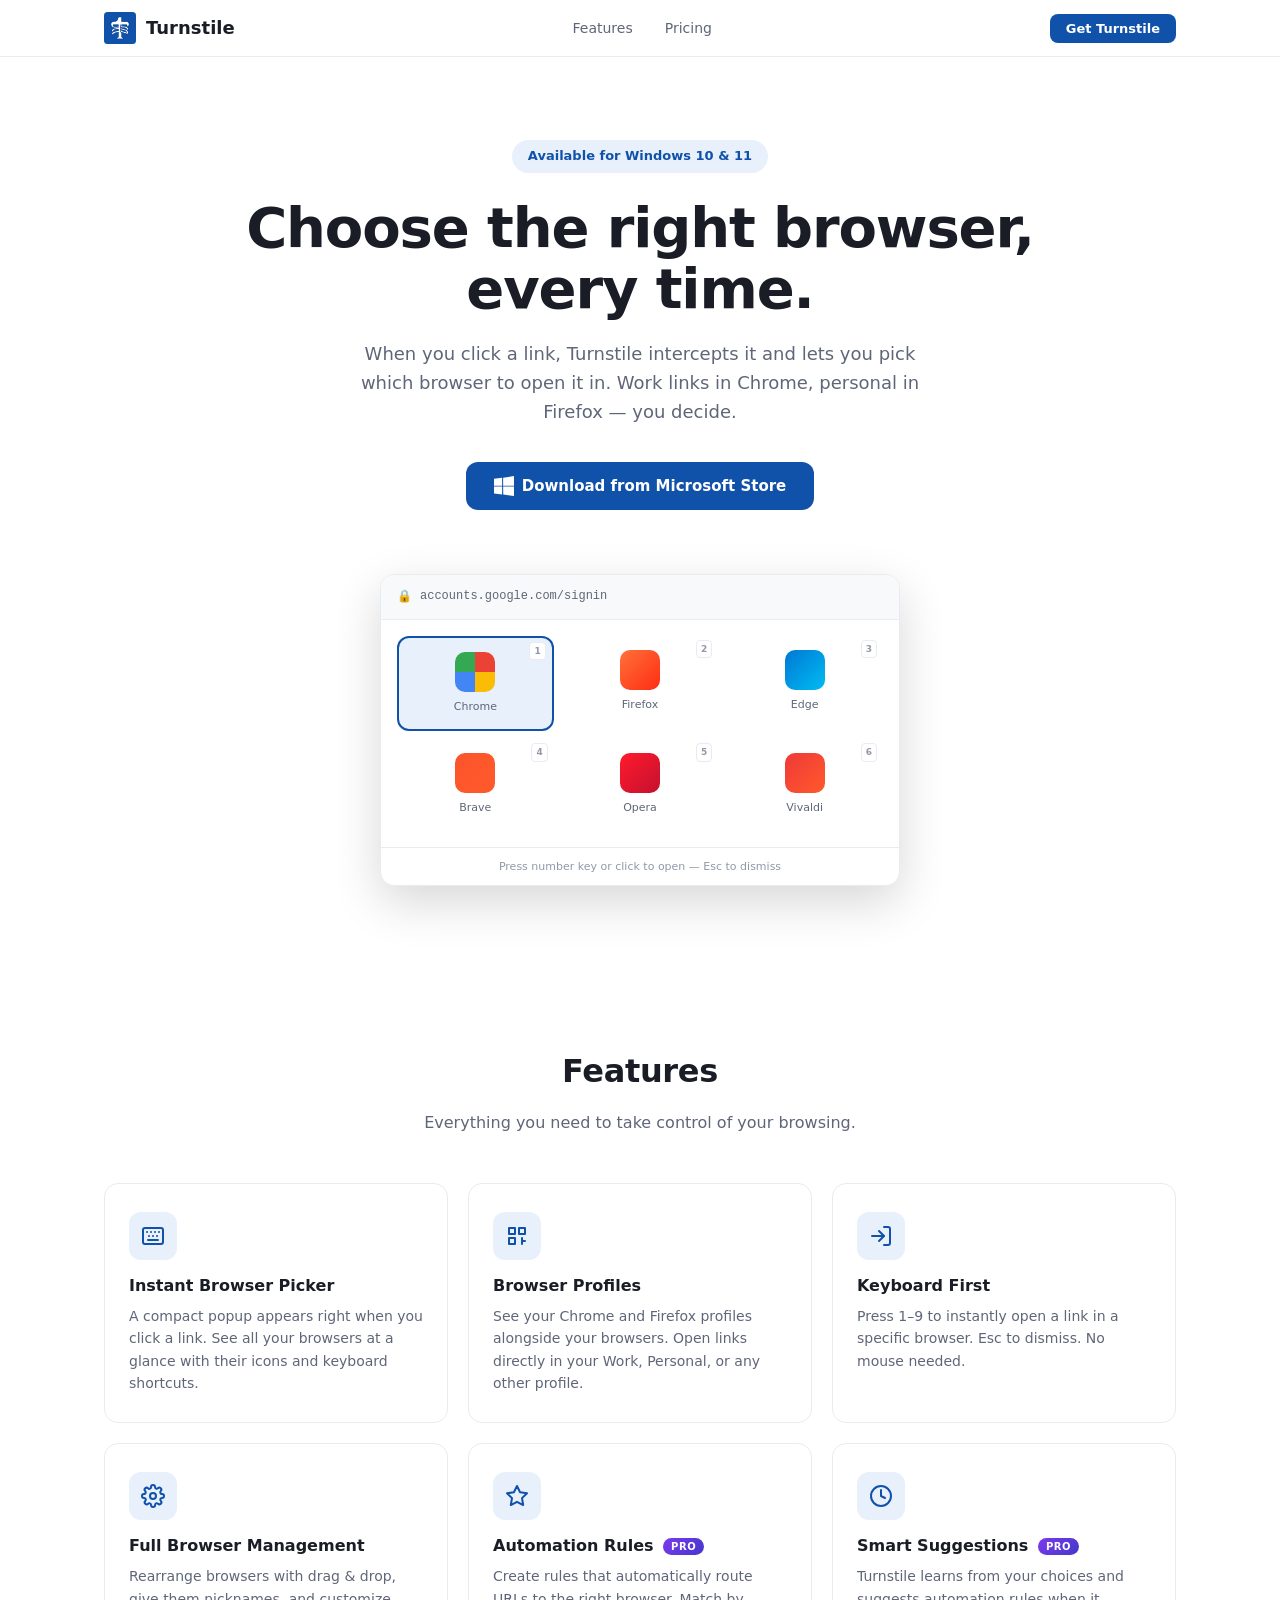
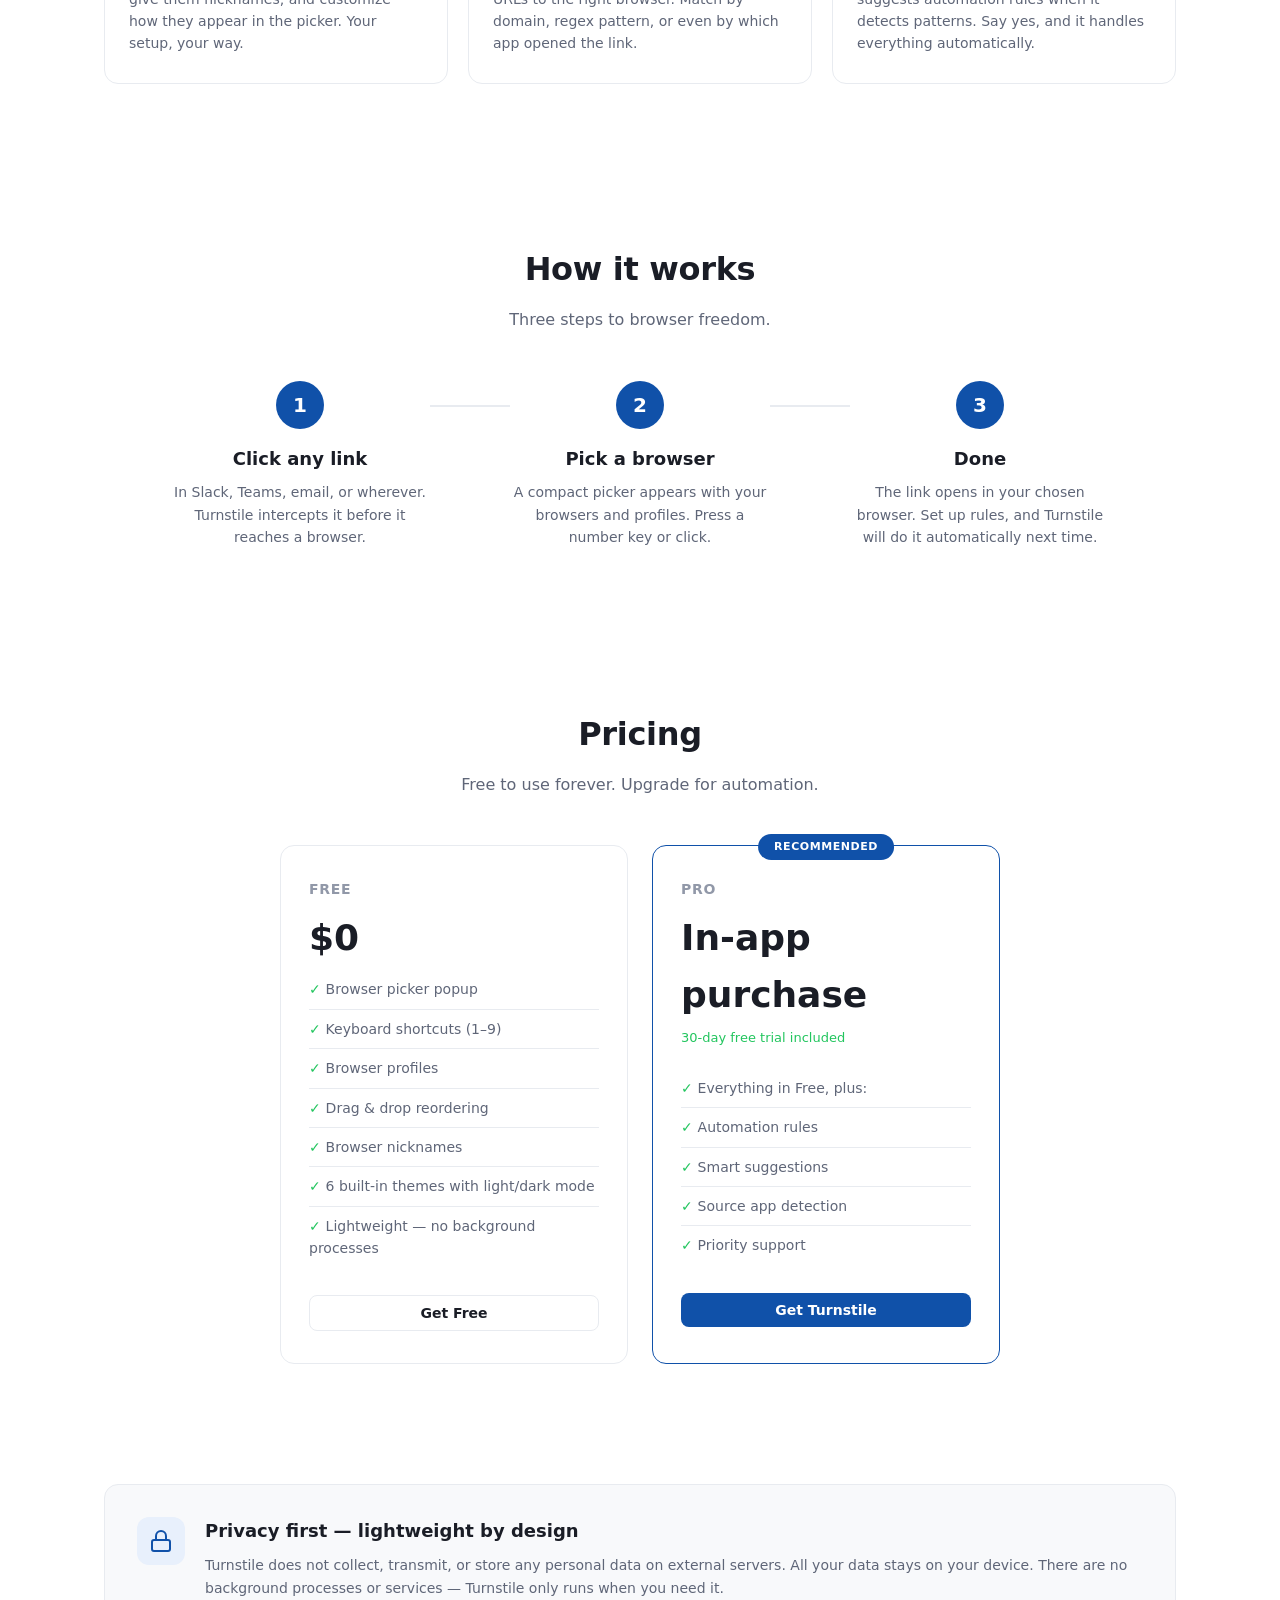
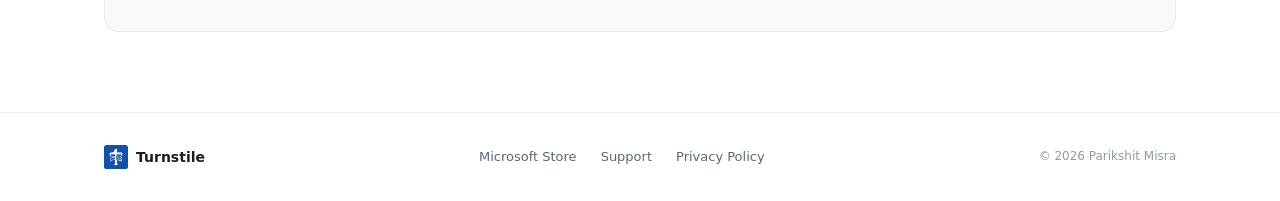
==== index.html @ 7c55db2b "Remove all contact info references" ====
<!DOCTYPE html>
<html lang="en">
<head>
    <meta charset="UTF-8">
    <meta name="viewport" content="width=device-width, initial-scale=1.0">
    <title>Turnstile — A Windows Browser Selector</title>
    <meta name="description" content="When you click a link, Turnstile intercepts it and lets you pick which browser to open it in. Choose the right browser, every time.">
    <meta name="author" content="Parikshit Misra">
    <meta property="og:title" content="Turnstile — A Windows Browser Selector">
    <meta property="og:description" content="When you click a link, Turnstile intercepts it and lets you pick which browser to open it in.">
    <meta property="og:type" content="website">
    <meta property="og:url" content="https://turnstile.perryizgr8.com">
    <meta property="og:image" content="https://turnstile.perryizgr8.com/img/icon.svg">
    <meta name="twitter:card" content="summary">
    <meta name="twitter:title" content="Turnstile — A Windows Browser Selector">
    <meta name="twitter:description" content="When you click a link, Turnstile intercepts it and lets you pick which browser to open it in.">
    <link rel="icon" href="img/icon.svg" type="image/svg+xml">
    <link rel="stylesheet" href="css/styles.css">
</head>
<body>
    <header class="header">
        <div class="container header-inner">
            <a href="/" class="logo" aria-label="Turnstile home">
                <img src="img/icon.svg" alt="" width="32" height="32" class="logo-icon">
                <span class="logo-text">Turnstile</span>
            </a>
            <nav class="nav">
                <a href="#features">Features</a>
                <a href="#pricing">Pricing</a>
            </nav>
            <a href="https://apps.microsoft.com/detail/9N2VMCRMVBBS" class="btn btn-primary btn-sm header-cta" target="_blank" rel="noopener">Get Turnstile</a>
        </div>
    </header>

    <main>
        <section class="hero">
            <div class="container">
                <div class="hero-badge">Available for Windows 10 &amp; 11</div>
                <h1 class="hero-title">Choose the right browser,<br>every time.</h1>
                <p class="hero-subtitle">When you click a link, Turnstile intercepts it and lets you pick which browser to open it in. Work links in Chrome, personal in Firefox &mdash; you decide.</p>
                <div class="hero-cta">
                    <a href="https://apps.microsoft.com/detail/9N2VMCRMVBBS" class="btn btn-primary btn-lg" target="_blank" rel="noopener">
                        <svg xmlns="http://www.w3.org/2000/svg" width="20" height="20" viewBox="0 0 24 24" fill="currentColor"><path d="M0 3.449L9.75 2.1v9.451H0m10.95 0V2.1L24 0v11.55M0 12.6h9.75v9.451L0 20.851M10.95 12.6H24V24l-12.9-1.801"/></svg>
                        Download from Microsoft Store
                    </a>
                </div>
                <div class="hero-visual">
                    <div class="mockup-window">
                        <div class="mockup-urlbar">
                            <span class="mockup-lock">&#128274;</span>
                            <span class="mockup-url">accounts.google.com/signin</span>
                        </div>
                        <div class="mockup-grid">
                            <div class="mockup-browser selected">
                                <div class="mockup-browser-icon chrome"></div>
                                <div class="mockup-browser-name">Chrome</div>
                                <div class="mockup-browser-key">1</div>
                            </div>
                            <div class="mockup-browser">
                                <div class="mockup-browser-icon firefox"></div>
                                <div class="mockup-browser-name">Firefox</div>
                                <div class="mockup-browser-key">2</div>
                            </div>
                            <div class="mockup-browser">
                                <div class="mockup-browser-icon edge"></div>
                                <div class="mockup-browser-name">Edge</div>
                                <div class="mockup-browser-key">3</div>
                            </div>
                            <div class="mockup-browser">
                                <div class="mockup-browser-icon brave"></div>
                                <div class="mockup-browser-name">Brave</div>
                                <div class="mockup-browser-key">4</div>
                            </div>
                            <div class="mockup-browser">
                                <div class="mockup-browser-icon opera"></div>
                                <div class="mockup-browser-name">Opera</div>
                                <div class="mockup-browser-key">5</div>
                            </div>
                            <div class="mockup-browser">
                                <div class="mockup-browser-icon vivaldi"></div>
                                <div class="mockup-browser-name">Vivaldi</div>
                                <div class="mockup-browser-key">6</div>
                            </div>
                        </div>
                        <div class="mockup-hint">Press number key or click to open &mdash; Esc to dismiss</div>
                    </div>
                </div>
            </div>
        </section>

        <section class="features" id="features">
            <div class="container">
                <div class="section-header">
                    <h2>Features</h2>
                    <p>Everything you need to take control of your browsing.</p>
                </div>
                <div class="features-grid">
                    <div class="feature-card">
                        <div class="feature-icon">
                            <svg xmlns="http://www.w3.org/2000/svg" width="24" height="24" viewBox="0 0 24 24" fill="none" stroke="currentColor" stroke-width="2" stroke-linecap="round" stroke-linejoin="round"><rect x="2" y="4" width="20" height="16" rx="2"/><path d="M6 8h.01M10 8h.01M14 8h.01M18 8h.01M8 12h.01M12 12h.01M16 12h.01M7 16h10"/></svg>
                        </div>
                        <h3>Instant Browser Picker</h3>
                        <p>A compact popup appears right when you click a link. See all your browsers at a glance with their icons and keyboard shortcuts.</p>
                    </div>
                    <div class="feature-card">
                        <div class="feature-icon">
                            <svg xmlns="http://www.w3.org/2000/svg" width="24" height="24" viewBox="0 0 24 24" fill="none" stroke="currentColor" stroke-width="2" stroke-linecap="round" stroke-linejoin="round"><path d="M4 4h6v6H4zM14 4h6v6h-6zM4 14h6v6H4z"/><path d="M17 14v3M17 20v-3h3"/></svg>
                        </div>
                        <h3>Browser Profiles</h3>
                        <p>See your Chrome and Firefox profiles alongside your browsers. Open links directly in your Work, Personal, or any other profile.</p>
                    </div>
                    <div class="feature-card">
                        <div class="feature-icon">
                            <svg xmlns="http://www.w3.org/2000/svg" width="24" height="24" viewBox="0 0 24 24" fill="none" stroke="currentColor" stroke-width="2" stroke-linecap="round" stroke-linejoin="round"><path d="M15 3h4a2 2 0 0 1 2 2v14a2 2 0 0 1-2 2h-4"/><polyline points="10 17 15 12 10 7"/><line x1="15" y1="12" x2="3" y2="12"/></svg>
                        </div>
                        <h3>Keyboard First</h3>
                        <p>Press 1&ndash;9 to instantly open a link in a specific browser. Esc to dismiss. No mouse needed.</p>
                    </div>
                    <div class="feature-card">
                        <div class="feature-icon">
                            <svg xmlns="http://www.w3.org/2000/svg" width="24" height="24" viewBox="0 0 24 24" fill="none" stroke="currentColor" stroke-width="2" stroke-linecap="round" stroke-linejoin="round"><circle cx="12" cy="12" r="3"/><path d="M19.4 15a1.65 1.65 0 0 0 .33 1.82l.06.06a2 2 0 0 1-2.83 2.83l-.06-.06a1.65 1.65 0 0 0-1.82-.33 1.65 1.65 0 0 0-1 1.51V21a2 2 0 0 1-4 0v-.09A1.65 1.65 0 0 0 9 19.4a1.65 1.65 0 0 0-1.82.33l-.06.06a2 2 0 0 1-2.83-2.83l.06-.06A1.65 1.65 0 0 0 4.68 15a1.65 1.65 0 0 0-1.51-1H3a2 2 0 0 1 0-4h.09A1.65 1.65 0 0 0 4.6 9a1.65 1.65 0 0 0-.33-1.82l-.06-.06a2 2 0 0 1 2.83-2.83l.06.06A1.65 1.65 0 0 0 9 4.68a1.65 1.65 0 0 0 1-1.51V3a2 2 0 0 1 4 0v.09a1.65 1.65 0 0 0 1 1.51 1.65 1.65 0 0 0 1.82-.33l.06-.06a2 2 0 0 1 2.83 2.83l-.06.06A1.65 1.65 0 0 0 19.4 9a1.65 1.65 0 0 0 1.51 1H21a2 2 0 0 1 0 4h-.09a1.65 1.65 0 0 0-1.51 1z"/></svg>
                        </div>
                        <h3>Full Browser Management</h3>
                        <p>Rearrange browsers with drag &amp; drop, give them nicknames, and customize how they appear in the picker. Your setup, your way.</p>
                    </div>
                    <div class="feature-card pro-badge-card">
                        <div class="feature-icon">
                            <svg xmlns="http://www.w3.org/2000/svg" width="24" height="24" viewBox="0 0 24 24" fill="none" stroke="currentColor" stroke-width="2" stroke-linecap="round" stroke-linejoin="round"><path d="M12 2l3.09 6.26L22 9.27l-5 4.87 1.18 6.88L12 17.77l-6.18 3.25L7 14.14 2 9.27l6.91-1.01L12 2z"/></svg>
                        </div>
                        <h3>Automation Rules <span class="pro-badge">Pro</span></h3>
                        <p>Create rules that automatically route URLs to the right browser. Match by domain, regex pattern, or even by which app opened the link.</p>
                    </div>
                    <div class="feature-card pro-badge-card">
                        <div class="feature-icon">
                            <svg xmlns="http://www.w3.org/2000/svg" width="24" height="24" viewBox="0 0 24 24" fill="none" stroke="currentColor" stroke-width="2" stroke-linecap="round" stroke-linejoin="round"><path d="M12 2a10 10 0 1 0 10 10A10 10 0 0 0 12 2z"/><path d="M12 6v6l4 2"/></svg>
                        </div>
                        <h3>Smart Suggestions <span class="pro-badge">Pro</span></h3>
                        <p>Turnstile learns from your choices and suggests automation rules when it detects patterns. Say yes, and it handles everything automatically.</p>
                    </div>
                </div>
            </div>
        </section>

        <section class="how-it-works">
            <div class="container">
                <div class="section-header">
                    <h2>How it works</h2>
                    <p>Three steps to browser freedom.</p>
                </div>
                <div class="steps">
                    <div class="step">
                        <div class="step-number">1</div>
                        <h3>Click any link</h3>
                        <p>In Slack, Teams, email, or wherever. Turnstile intercepts it before it reaches a browser.</p>
                    </div>
                    <div class="step-connector"></div>
                    <div class="step">
                        <div class="step-number">2</div>
                        <h3>Pick a browser</h3>
                        <p>A compact picker appears with your browsers and profiles. Press a number key or click.</p>
                    </div>
                    <div class="step-connector"></div>
                    <div class="step">
                        <div class="step-number">3</div>
                        <h3>Done</h3>
                        <p>The link opens in your chosen browser. Set up rules, and Turnstile will do it automatically next time.</p>
                    </div>
                </div>
            </div>
        </section>

        <section class="pricing" id="pricing">
            <div class="container">
                <div class="section-header">
                    <h2>Pricing</h2>
                    <p>Free to use forever. Upgrade for automation.</p>
                </div>
                <div class="pricing-grid">
                    <div class="pricing-card">
                        <div class="pricing-tier">Free</div>
                        <div class="pricing-price">$0</div>
                        <ul class="pricing-features">
                            <li>Browser picker popup</li>
                            <li>Keyboard shortcuts (1&ndash;9)</li>
                            <li>Browser profiles</li>
                            <li>Drag &amp; drop reordering</li>
                            <li>Browser nicknames</li>
                            <li>6 built-in themes with light/dark mode</li>
                            <li>Lightweight &mdash; no background processes</li>
                        </ul>
                        <a href="https://apps.microsoft.com/detail/9N2VMCRMVBBS" class="btn btn-secondary" target="_blank" rel="noopener">Get Free</a>
                    </div>
                    <div class="pricing-card pricing-card-featured">
                        <div class="pricing-tier">Pro</div>
                        <div class="pricing-price">In-app purchase</div>
                        <p class="pricing-trial">30-day free trial included</p>
                        <ul class="pricing-features">
                            <li>Everything in Free, plus:</li>
                            <li>Automation rules</li>
                            <li>Smart suggestions</li>
                            <li>Source app detection</li>
                            <li>Priority support</li>
                        </ul>
                        <a href="https://apps.microsoft.com/detail/9N2VMCRMVBBS" class="btn btn-primary" target="_blank" rel="noopener">Get Turnstile</a>
                    </div>
                </div>
            </div>
        </section>

        <section class="privacy">
            <div class="container">
                <div class="privacy-card">
                    <div class="privacy-icon">
                        <svg xmlns="http://www.w3.org/2000/svg" width="24" height="24" viewBox="0 0 24 24" fill="none" stroke="currentColor" stroke-width="2" stroke-linecap="round" stroke-linejoin="round"><rect x="3" y="11" width="18" height="11" rx="2" ry="2"/><path d="M7 11V7a5 5 0 0 1 10 0v4"/></svg>
                    </div>
                    <div class="privacy-text">
                        <h3>Privacy first &mdash; lightweight by design</h3>
                        <p>Turnstile does not collect, transmit, or store any personal data on external servers. All your data stays on your device. There are no background processes or services &mdash; Turnstile only runs when you need it.</p>
                    </div>
                </div>
            </div>
        </section>
    </main>

    <footer class="footer">
        <div class="container footer-inner">
            <div class="footer-brand">
                <img src="img/icon.svg" alt="" width="24" height="24" class="logo-icon">
                <span>Turnstile</span>
            </div>
            <div class="footer-links">
                <a href="https://apps.microsoft.com/detail/9N2VMCRMVBBS" target="_blank" rel="noopener">Microsoft Store</a>
                <a href="privacy.html">Support</a>
                <a href="privacy.html">Privacy Policy</a>
            </div>
            <div class="footer-copy">&copy; 2026 Parikshit Misra</div>
        </div>
    </footer>

    <script src="js/main.js"></script>
</body>
</html>
---- css/styles.css ----
*,
*::before,
*::after {
    margin: 0;
    padding: 0;
    box-sizing: border-box;
}

:root {
    --accent: #1051A9;
    --accent-hover: #0D4490;
    --accent-pressed: #0A3777;
    --accent-light: #E8F0FC;
    --accent-muted: #C5D8F5;
    --text-primary: #1A1D26;
    --text-secondary: #5F6678;
    --text-tertiary: #9198A8;
    --bg: #FFFFFF;
    --bg-secondary: #F8F9FB;
    --bg-pressed: #F0F2F5;
    --border: #E8EBF0;
    --success: #22C55E;
    --radius-lg: 14px;
    --radius-md: 12px;
    --radius-sm: 8px;
    --radius-xs: 6px;
    --font: "Segoe UI Variable", "Segoe UI", system-ui, -apple-system, sans-serif;
    --font-mono: "Cascadia Code", "Consolas", monospace;
    --shadow-sm: 0 1px 2px rgba(0,0,0,.05);
    --shadow-md: 0 4px 12px rgba(0,0,0,.08);
    --shadow-lg: 0 8px 32px rgba(0,0,0,.12);
    --shadow-xl: 0 16px 48px rgba(0,0,0,.16);
}

html {
    scroll-behavior: smooth;
}

body {
    font-family: var(--font);
    color: var(--text-primary);
    background: var(--bg);
    line-height: 1.6;
    -webkit-font-smoothing: antialiased;
}

.container {
    max-width: 1120px;
    margin: 0 auto;
    padding: 0 24px;
}

.header {
    position: fixed;
    top: 0;
    left: 0;
    right: 0;
    z-index: 100;
    background: rgba(255,255,255,.85);
    backdrop-filter: blur(12px);
    border-bottom: 1px solid var(--border);
}

.header-inner {
    display: flex;
    align-items: center;
    justify-content: space-between;
    height: 56px;
}

.logo {
    display: flex;
    align-items: center;
    gap: 10px;
    text-decoration: none;
    color: var(--text-primary);
    font-weight: 600;
    font-size: 18px;
}

.logo-icon {
    display: block;
}

.nav {
    display: flex;
    align-items: center;
    gap: 32px;
}

.nav a {
    color: var(--text-secondary);
    text-decoration: none;
    font-size: 14px;
    font-weight: 500;
    transition: color .15s;
}

.nav a:hover {
    color: var(--text-primary);
}

.btn {
    display: inline-flex;
    align-items: center;
    justify-content: center;
    gap: 8px;
    font-family: var(--font);
    font-weight: 600;
    text-decoration: none;
    border: none;
    cursor: pointer;
    transition: all .15s;
    border-radius: var(--radius-sm);
    font-size: 14px;
    padding: 10px 20px;
    line-height: 1;
}

.btn:hover {
    transform: translateY(-1px);
}

.btn:active {
    transform: translateY(0);
}

.btn-primary {
    background: var(--accent);
    color: #fff;
}

.btn-primary:hover {
    background: var(--accent-hover);
}

.btn-primary:active {
    background: var(--accent-pressed);
}

.btn-secondary {
    background: var(--bg);
    color: var(--text-primary);
    border: 1px solid var(--border);
}

.btn-secondary:hover {
    background: var(--bg-secondary);
}

.btn-lg {
    font-size: 15px;
    padding: 14px 28px;
    border-radius: var(--radius-md);
}

.btn-sm {
    font-size: 13px;
    padding: 8px 16px;
}

.hero {
    padding: 140px 0 80px;
    text-align: center;
}

.hero-badge {
    display: inline-flex;
    align-items: center;
    padding: 6px 16px;
    background: var(--accent-light);
    color: var(--accent);
    border-radius: 100px;
    font-size: 13px;
    font-weight: 600;
    margin-bottom: 24px;
}

.hero-title {
    font-size: clamp(36px, 5vw, 56px);
    font-weight: 700;
    line-height: 1.1;
    letter-spacing: -.02em;
    margin-bottom: 20px;
}

.hero-subtitle {
    font-size: 18px;
    color: var(--text-secondary);
    max-width: 560px;
    margin: 0 auto 36px;
    line-height: 1.6;
}

.hero-cta {
    display: flex;
    align-items: center;
    justify-content: center;
    gap: 12px;
    flex-wrap: wrap;
    margin-bottom: 64px;
}

.hero-visual {
    display: flex;
    justify-content: center;
}

.mockup-window {
    background: var(--bg);
    border: 1px solid var(--border);
    border-radius: var(--radius-lg);
    box-shadow: var(--shadow-xl);
    overflow: hidden;
    max-width: 520px;
    width: 100%;
}

.mockup-urlbar {
    display: flex;
    align-items: center;
    gap: 8px;
    padding: 12px 16px;
    background: var(--bg-secondary);
    border-bottom: 1px solid var(--border);
    font-size: 13px;
    color: var(--text-secondary);
}

.mockup-lock {
    font-size: 12px;
}

.mockup-url {
    font-family: var(--font-mono);
    font-size: 12px;
    color: var(--text-secondary);
}

.mockup-grid {
    display: grid;
    grid-template-columns: repeat(3, 1fr);
    gap: 8px;
    padding: 16px;
}

.mockup-browser {
    display: flex;
    flex-direction: column;
    align-items: center;
    gap: 6px;
    padding: 14px 8px;
    border-radius: var(--radius-md);
    transition: all .15s;
    cursor: pointer;
    position: relative;
}

.mockup-browser:hover {
    background: var(--bg-secondary);
}

.mockup-browser.selected {
    background: var(--accent-light);
    border: 2px solid var(--accent);
}

.mockup-browser-icon {
    width: 40px;
    height: 40px;
    border-radius: 10px;
    display: flex;
    align-items: center;
    justify-content: center;
}

.mockup-browser-icon.chrome {
    background: conic-gradient(#EA4335 0deg, #EA4335 90deg, #FBBC05 90deg, #FBBC05 180deg, #4285F4 180deg, #4285F4 270deg, #34A853 270deg);
}

.mockup-browser-icon.firefox {
    background: linear-gradient(135deg, #FF7139, #FF2D12);
}

.mockup-browser-icon.edge {
    background: linear-gradient(135deg, #0078D4, #00BCF2);
}

.mockup-browser-icon.brave {
    background: linear-gradient(135deg, #FB542B, #FF5A2B);
}

.mockup-browser-icon.opera {
    background: linear-gradient(135deg, #FF1B2D, #C5102E);
}

.mockup-browser-icon.vivaldi {
    background: linear-gradient(135deg, #EF3939, #FF5A2B);
}

.mockup-browser-name {
    font-size: 11px;
    color: var(--text-secondary);
    font-weight: 500;
}

.mockup-browser-key {
    position: absolute;
    top: 4px;
    right: 6px;
    font-size: 9px;
    font-weight: 600;
    color: var(--text-tertiary);
    background: var(--bg);
    border: 1px solid var(--border);
    border-radius: 4px;
    padding: 1px 4px;
    min-width: 14px;
    text-align: center;
}

.mockup-hint {
    padding: 10px 16px;
    border-top: 1px solid var(--border);
    font-size: 11px;
    color: var(--text-tertiary);
    text-align: center;
}

.features,
.how-it-works,
.pricing {
    padding: 80px 0;
}

.section-header {
    text-align: center;
    margin-bottom: 48px;
}

.section-header h2 {
    font-size: 32px;
    font-weight: 700;
    letter-spacing: -.01em;
    margin-bottom: 12px;
}

.section-header p {
    color: var(--text-secondary);
    font-size: 16px;
}

.features-grid {
    display: grid;
    grid-template-columns: repeat(3, 1fr);
    gap: 20px;
}

.feature-card {
    background: var(--bg);
    border: 1px solid var(--border);
    border-radius: var(--radius-lg);
    padding: 28px 24px;
    transition: all .2s;
}

.feature-card:hover {
    box-shadow: var(--shadow-md);
    border-color: var(--accent-muted);
}

.feature-icon {
    width: 48px;
    height: 48px;
    display: flex;
    align-items: center;
    justify-content: center;
    background: var(--accent-light);
    border-radius: var(--radius-md);
    margin-bottom: 16px;
    color: var(--accent);
}

.feature-card h3 {
    font-size: 16px;
    font-weight: 600;
    margin-bottom: 8px;
    line-height: 1.3;
}

.feature-card p {
    color: var(--text-secondary);
    font-size: 14px;
    line-height: 1.6;
}

.pro-badge {
    display: inline-flex;
    align-items: center;
    font-size: 10px;
    font-weight: 700;
    text-transform: uppercase;
    letter-spacing: .05em;
    background: linear-gradient(135deg, #7c3aed, #4338ca);
    color: #fff;
    padding: 2px 8px;
    border-radius: 100px;
    vertical-align: middle;
    margin-left: 4px;
}

.steps {
    display: flex;
    align-items: flex-start;
    justify-content: center;
    gap: 0;
}

.step {
    text-align: center;
    max-width: 260px;
    flex-shrink: 0;
}

.step-number {
    width: 48px;
    height: 48px;
    background: var(--accent);
    color: #fff;
    border-radius: 50%;
    display: flex;
    align-items: center;
    justify-content: center;
    font-size: 20px;
    font-weight: 700;
    margin: 0 auto 16px;
}

.step h3 {
    font-size: 18px;
    font-weight: 600;
    margin-bottom: 8px;
}

.step p {
    color: var(--text-secondary);
    font-size: 14px;
}

.step-connector {
    width: 80px;
    height: 2px;
    background: var(--border);
    margin-top: 24px;
    flex-shrink: 0;
}

.pricing-grid {
    display: grid;
    grid-template-columns: repeat(2, 1fr);
    gap: 24px;
    max-width: 720px;
    margin: 0 auto;
}

.pricing-card {
    border: 1px solid var(--border);
    border-radius: var(--radius-lg);
    padding: 32px 28px;
    background: var(--bg);
}

.pricing-card-featured {
    border-color: var(--accent);
    position: relative;
}

.pricing-card-featured::before {
    content: "Recommended";
    position: absolute;
    top: -12px;
    left: 50%;
    transform: translateX(-50%);
    background: var(--accent);
    color: #fff;
    font-size: 11px;
    font-weight: 700;
    text-transform: uppercase;
    letter-spacing: .05em;
    padding: 4px 16px;
    border-radius: 100px;
}

.pricing-tier {
    font-size: 14px;
    font-weight: 600;
    text-transform: uppercase;
    letter-spacing: .05em;
    color: var(--text-tertiary);
    margin-bottom: 8px;
}

.pricing-price {
    font-size: 36px;
    font-weight: 700;
    margin-bottom: 4px;
}

.pricing-trial {
    color: var(--success);
    font-size: 13px;
    font-weight: 500;
    margin-bottom: 20px;
}

.pricing-features {
    list-style: none;
    margin: 0 0 28px;
    padding: 0;
}

.pricing-features li {
    padding: 8px 0;
    font-size: 14px;
    color: var(--text-secondary);
    border-bottom: 1px solid var(--border);
}

.pricing-features li:last-child {
    border-bottom: none;
}

.pricing-features li::before {
    content: "\2713  ";
    color: var(--success);
    font-weight: 600;
}

.pricing-card .btn {
    width: 100%;
}

.privacy {
    padding: 40px 0 80px;
}

.privacy-card {
    background: var(--bg-secondary);
    border: 1px solid var(--border);
    border-radius: var(--radius-lg);
    padding: 32px;
    display: flex;
    align-items: flex-start;
    gap: 20px;
}

.privacy-icon {
    width: 48px;
    height: 48px;
    display: flex;
    align-items: center;
    justify-content: center;
    background: var(--accent-light);
    border-radius: var(--radius-md);
    color: var(--accent);
    flex-shrink: 0;
}

.privacy-card h3 {
    font-size: 18px;
    font-weight: 600;
    margin-bottom: 8px;
}

.privacy-card p {
    color: var(--text-secondary);
    font-size: 14px;
    line-height: 1.6;
}

.footer {
    border-top: 1px solid var(--border);
    padding: 32px 0;
}

.footer-inner {
    display: flex;
    align-items: center;
    justify-content: space-between;
    flex-wrap: wrap;
    gap: 16px;
}

.footer-brand {
    display: flex;
    align-items: center;
    gap: 8px;
    font-weight: 600;
    font-size: 14px;
}

.footer-links {
    display: flex;
    gap: 24px;
}

.footer-links a {
    color: var(--text-secondary);
    text-decoration: none;
    font-size: 13px;
    transition: color .15s;
}

.footer-links a:hover {
    color: var(--text-primary);
}

.footer-copy {
    color: var(--text-tertiary);
    font-size: 12px;
}

@media (max-width: 768px) {
    .nav {
        display: none;
    }

    .header-cta {
        font-size: 12px;
        padding: 6px 12px;
    }

    .hero {
        padding: 120px 0 60px;
    }

    .hero-title {
        font-size: 32px;
    }

    .hero-subtitle {
        font-size: 16px;
    }

    .features-grid {
        grid-template-columns: 1fr;
    }

    .steps {
        flex-direction: column;
        align-items: center;
    }

    .step-connector {
        width: 2px;
        height: 40px;
    }

    .pricing-grid {
        grid-template-columns: 1fr;
    }

    .mockup-grid {
        grid-template-columns: repeat(3, 1fr);
        gap: 6px;
        padding: 12px;
    }

    .footer-inner {
        flex-direction: column;
        align-items: flex-start;
    }
}

@media (max-width: 480px) {
    .hero-cta {
        flex-direction: column;
    }

    .hero-cta .btn {
        width: 100%;
    }

    .hero-badge {
        font-size: 12px;
    }
}
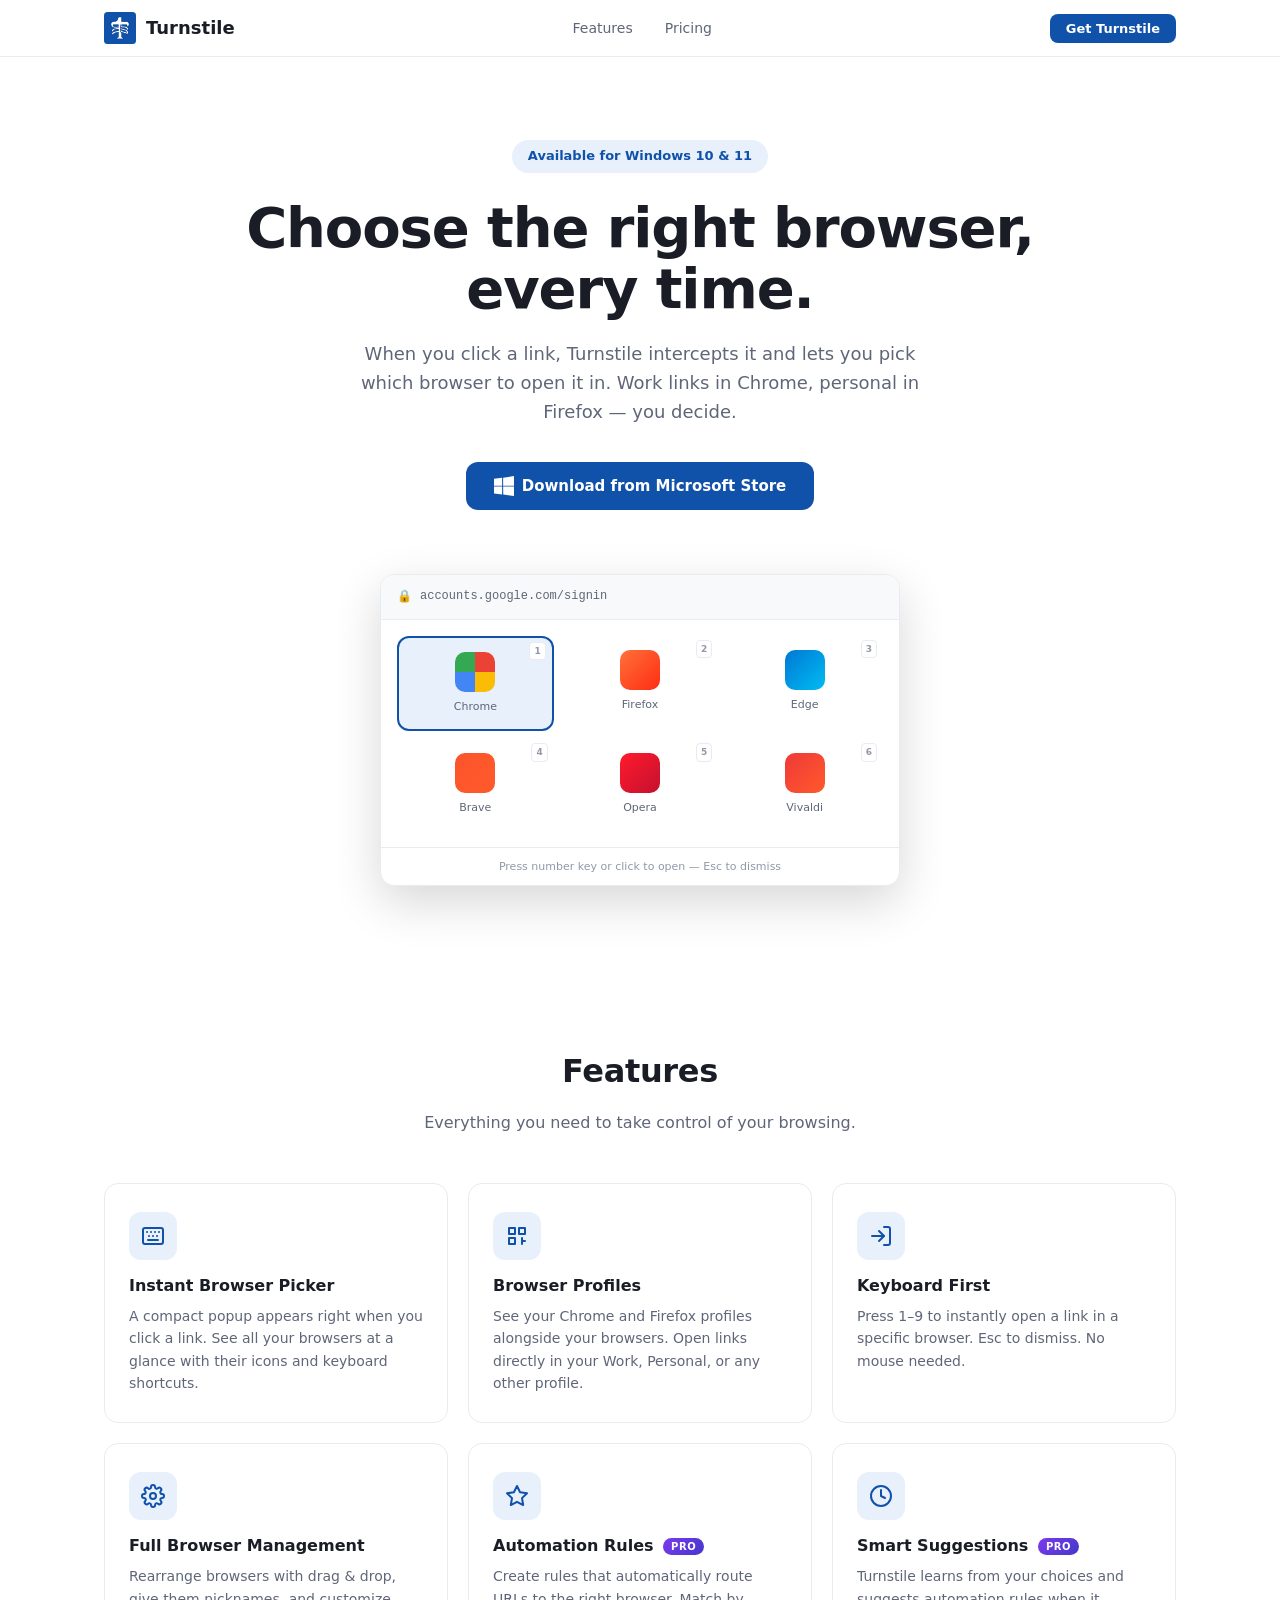
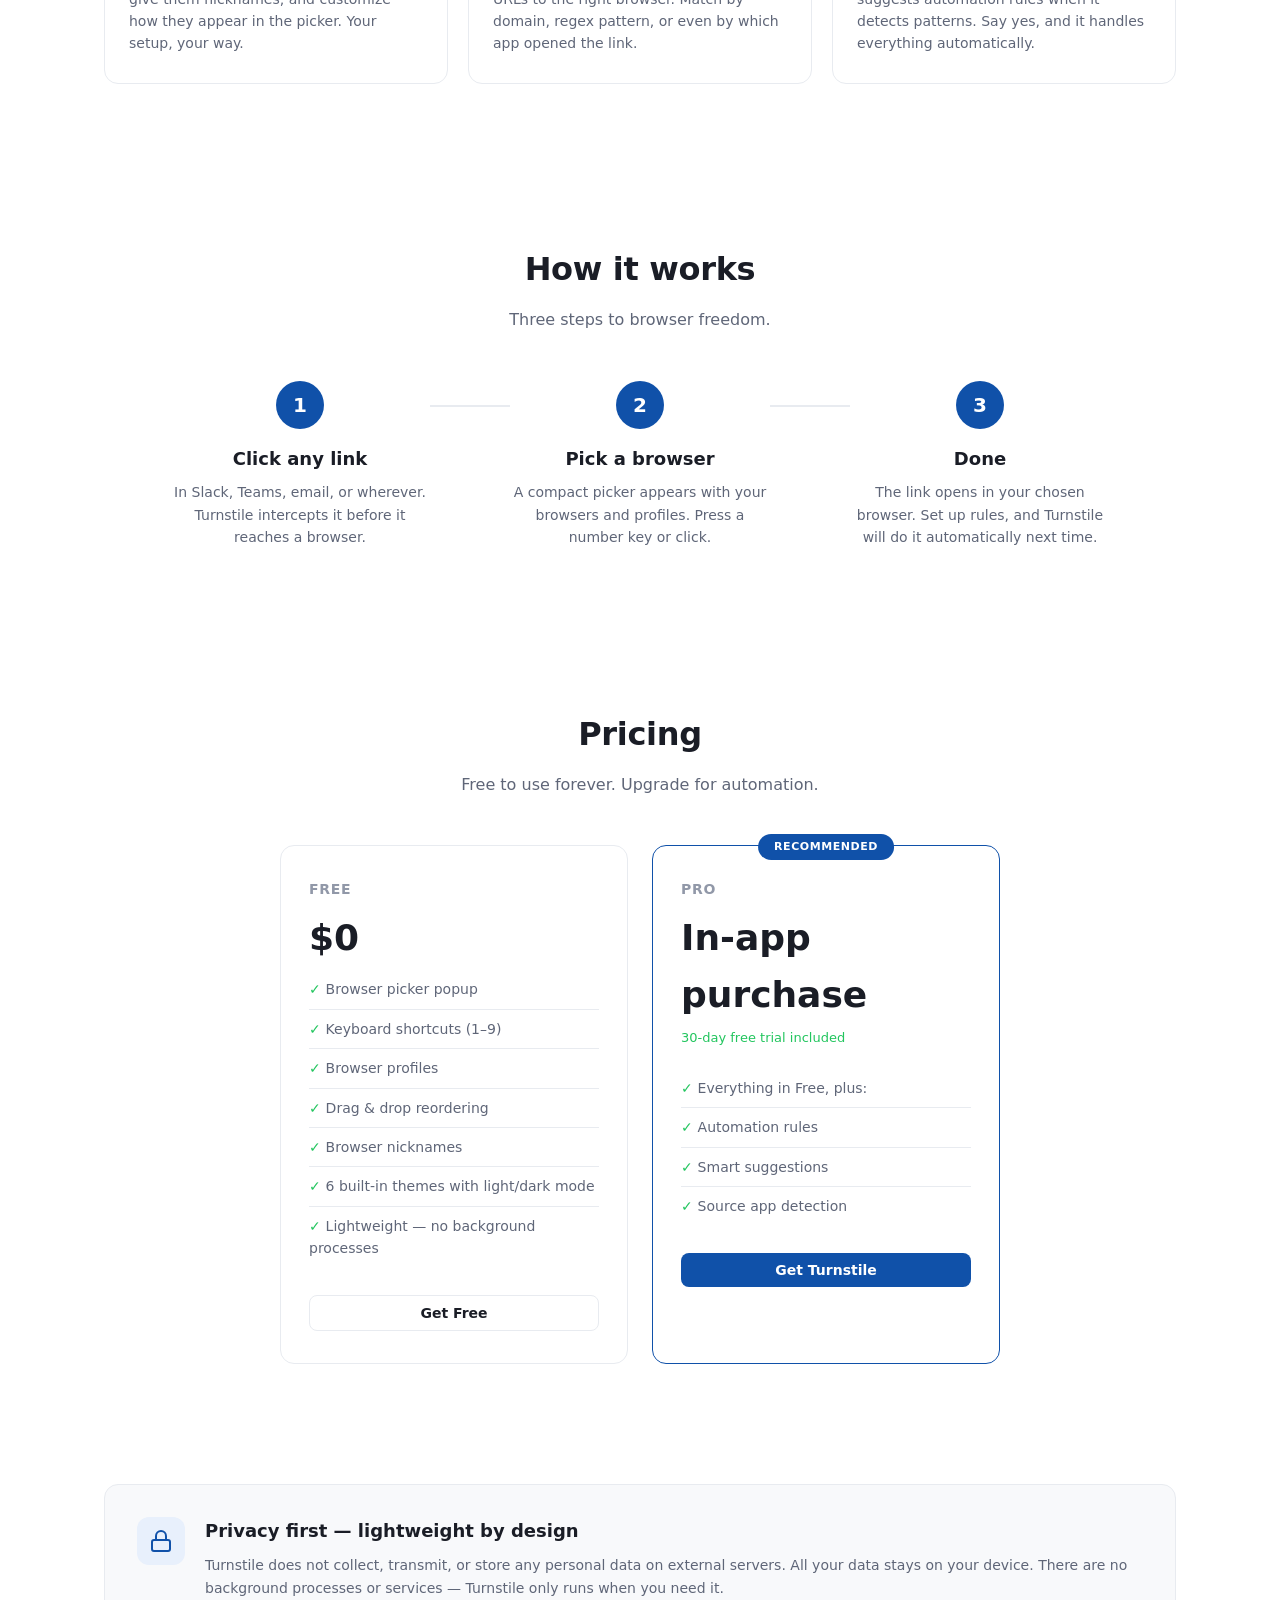
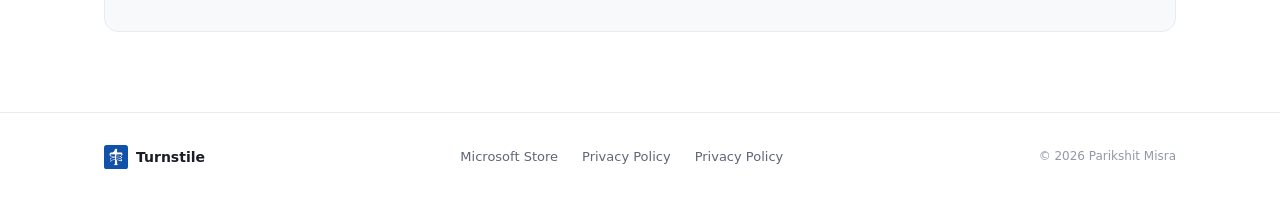
==== commit c227f874: "Remove Priority support and fake Support links" ====
--- a/index.html
+++ b/index.html
@@ -199,7 +199,6 @@
                             <li>Automation rules</li>
                             <li>Smart suggestions</li>
                             <li>Source app detection</li>
-                            <li>Priority support</li>
                         </ul>
                         <a href="https://apps.microsoft.com/detail/9N2VMCRMVBBS" class="btn btn-primary" target="_blank" rel="noopener">Get Turnstile</a>
                     </div>
@@ -230,7 +229,7 @@
             </div>
             <div class="footer-links">
                 <a href="https://apps.microsoft.com/detail/9N2VMCRMVBBS" target="_blank" rel="noopener">Microsoft Store</a>
-                <a href="privacy.html">Support</a>
+                <a href="privacy.html">Privacy Policy</a>
                 <a href="privacy.html">Privacy Policy</a>
             </div>
             <div class="footer-copy">&copy; 2026 Parikshit Misra</div>
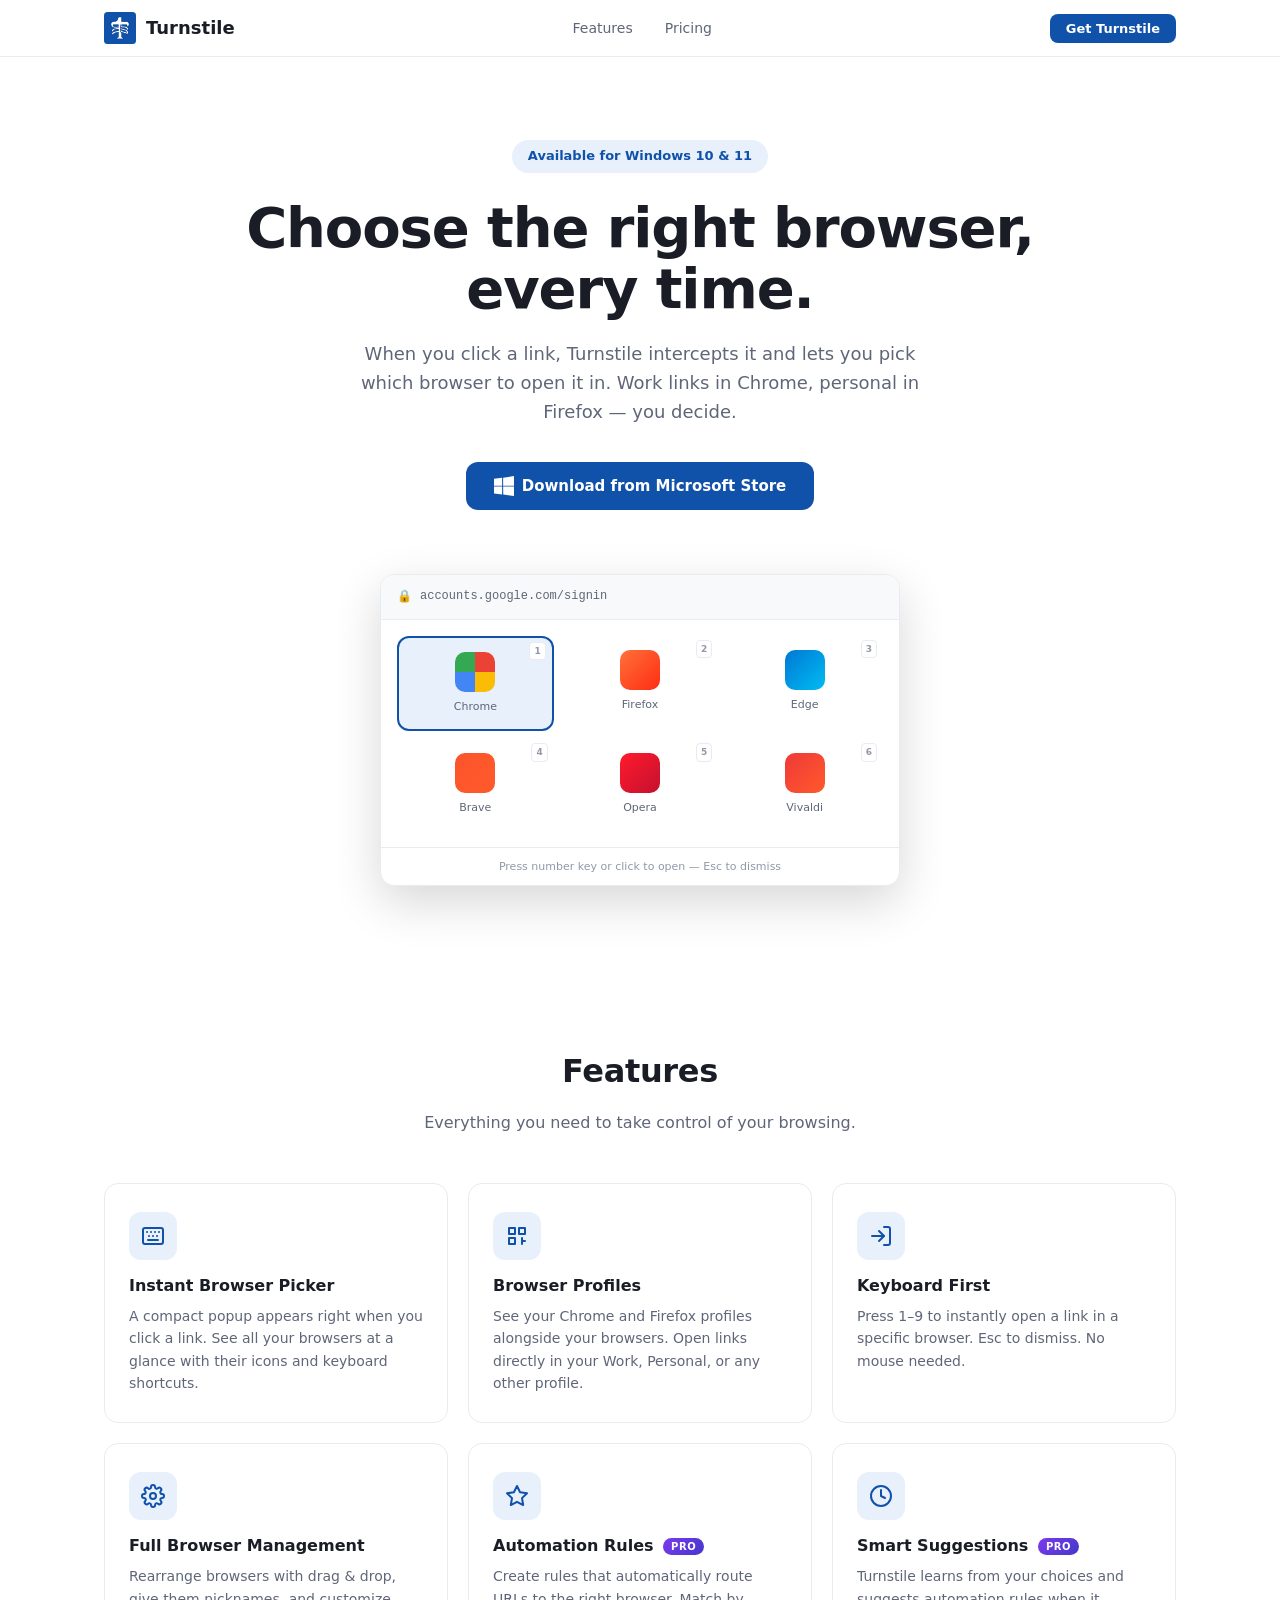
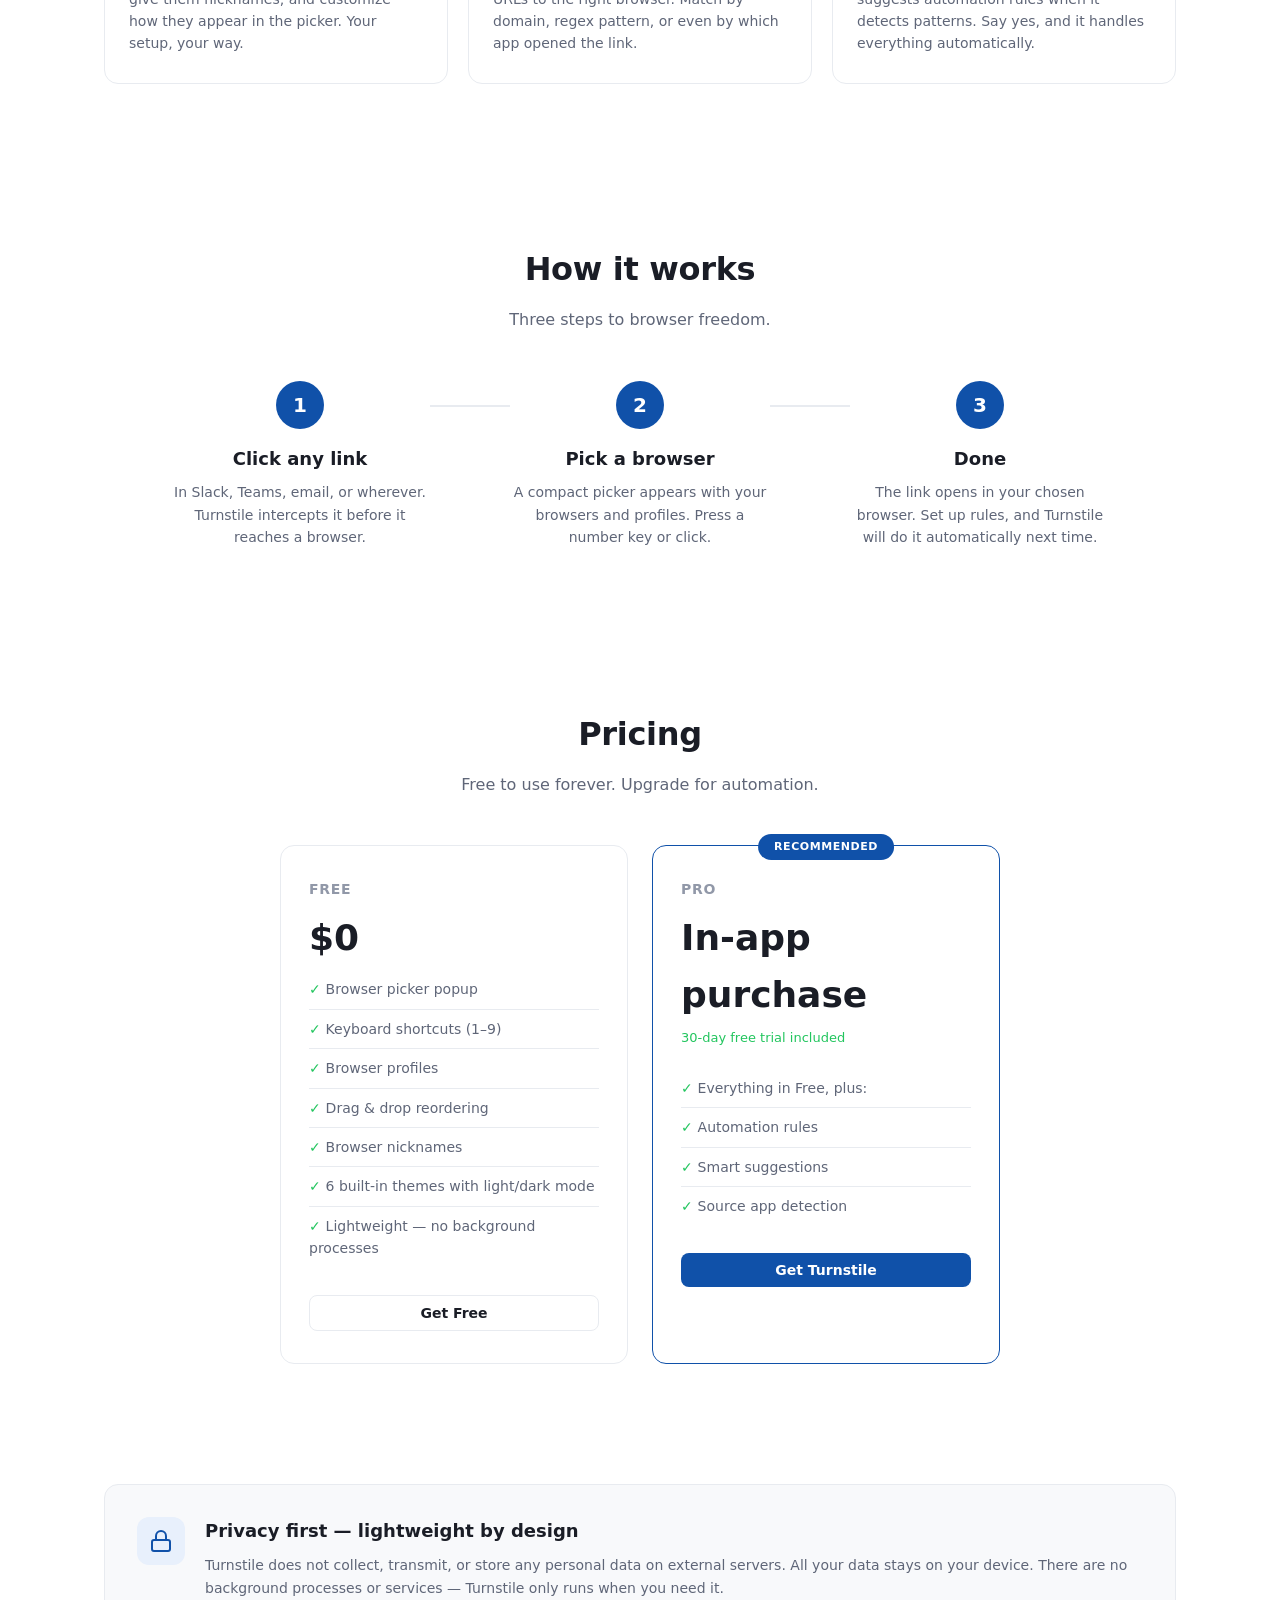
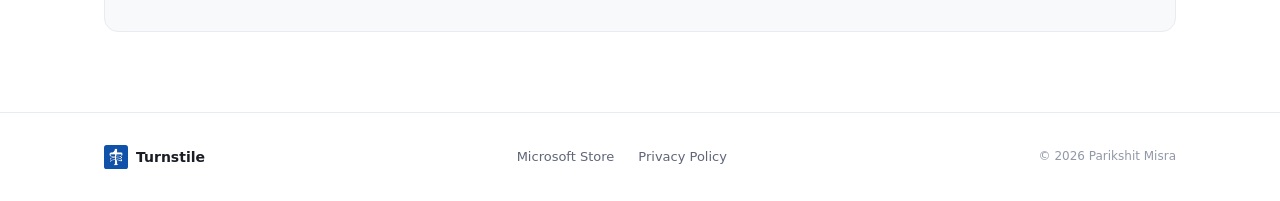
==== commit d942fb30: "Remove duplicate footer link and contact section" ====
--- a/index.html
+++ b/index.html
@@ -230,7 +230,6 @@
             <div class="footer-links">
                 <a href="https://apps.microsoft.com/detail/9N2VMCRMVBBS" target="_blank" rel="noopener">Microsoft Store</a>
                 <a href="privacy.html">Privacy Policy</a>
-                <a href="privacy.html">Privacy Policy</a>
             </div>
             <div class="footer-copy">&copy; 2026 Parikshit Misra</div>
         </div>
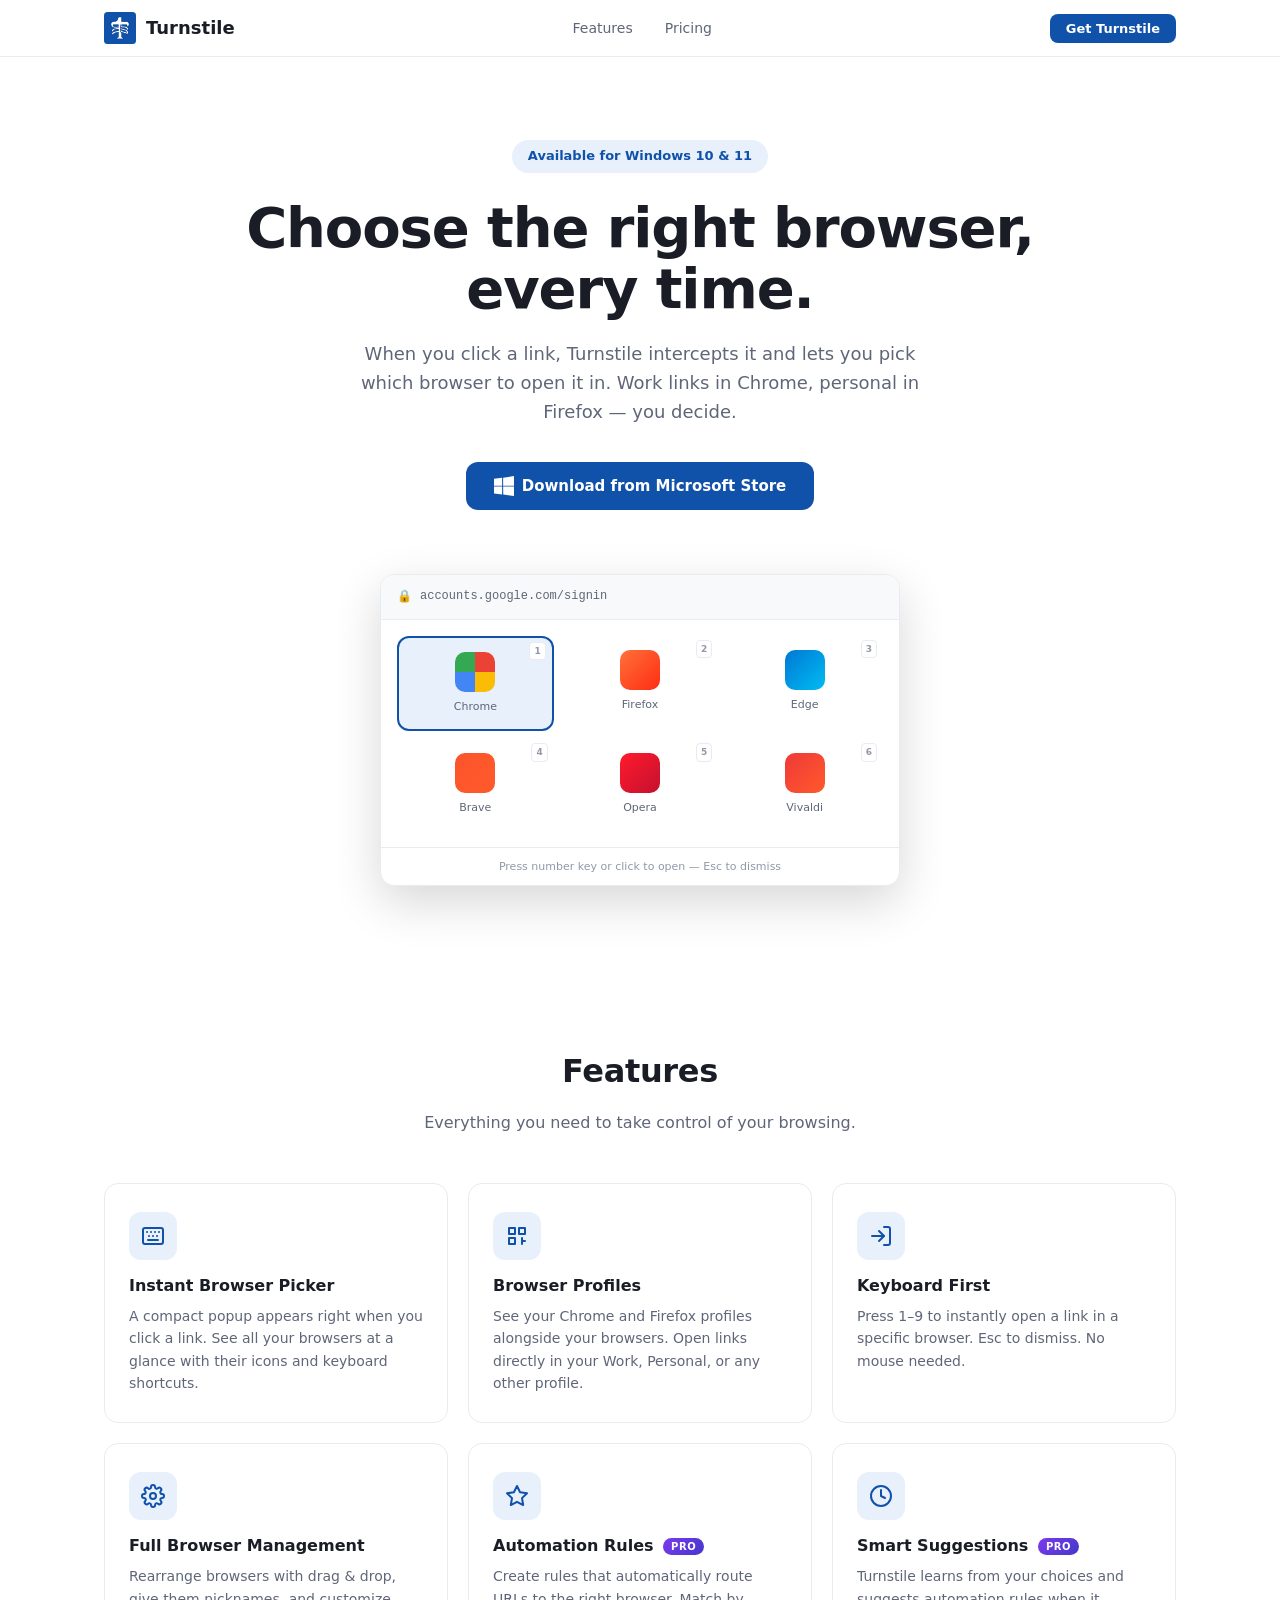
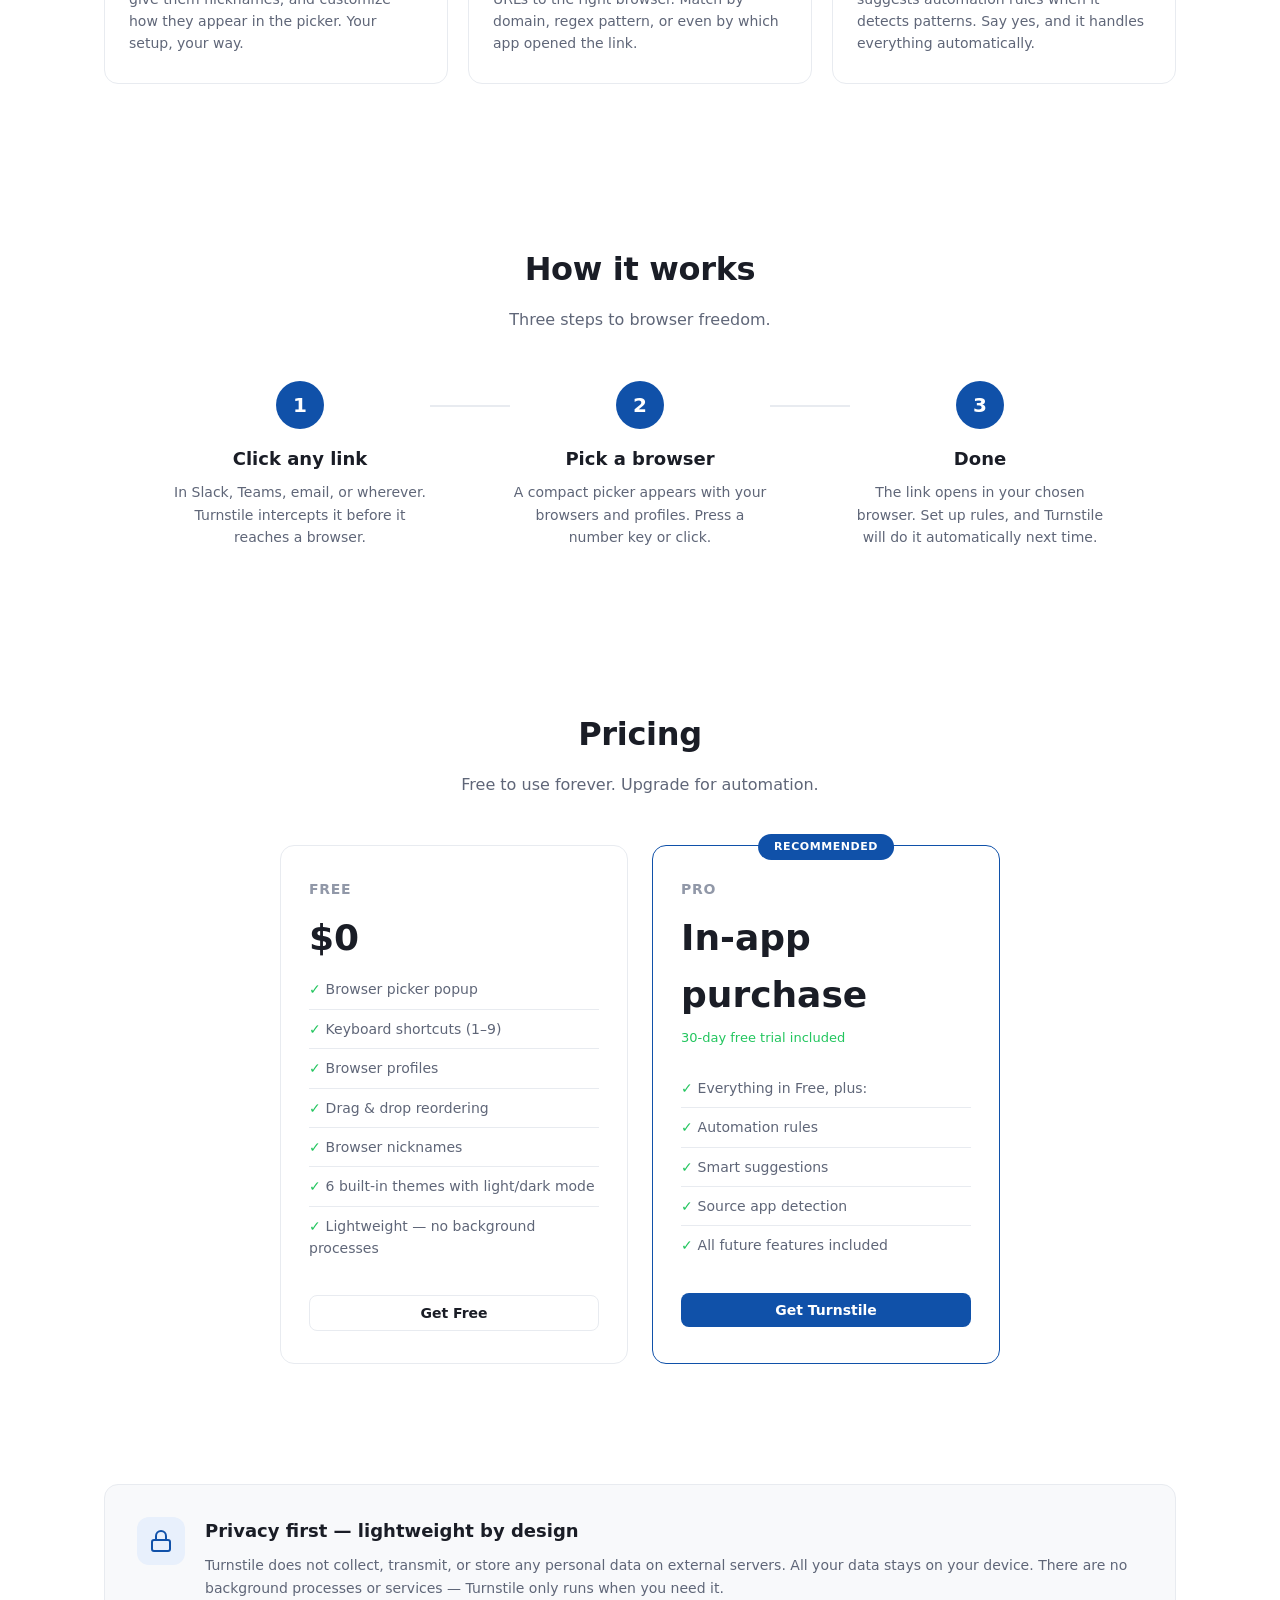
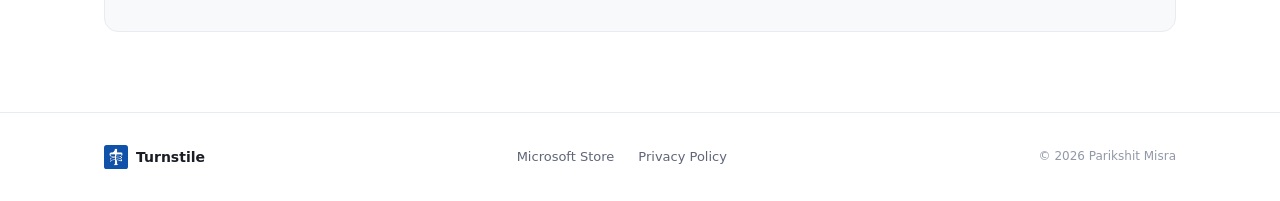
==== commit 306e9580: "Add future features included to Pro tier" ====
--- a/index.html
+++ b/index.html
@@ -199,6 +199,7 @@
                             <li>Automation rules</li>
                             <li>Smart suggestions</li>
                             <li>Source app detection</li>
+                            <li>All future features included</li>
                         </ul>
                         <a href="https://apps.microsoft.com/detail/9N2VMCRMVBBS" class="btn btn-primary" target="_blank" rel="noopener">Get Turnstile</a>
                     </div>
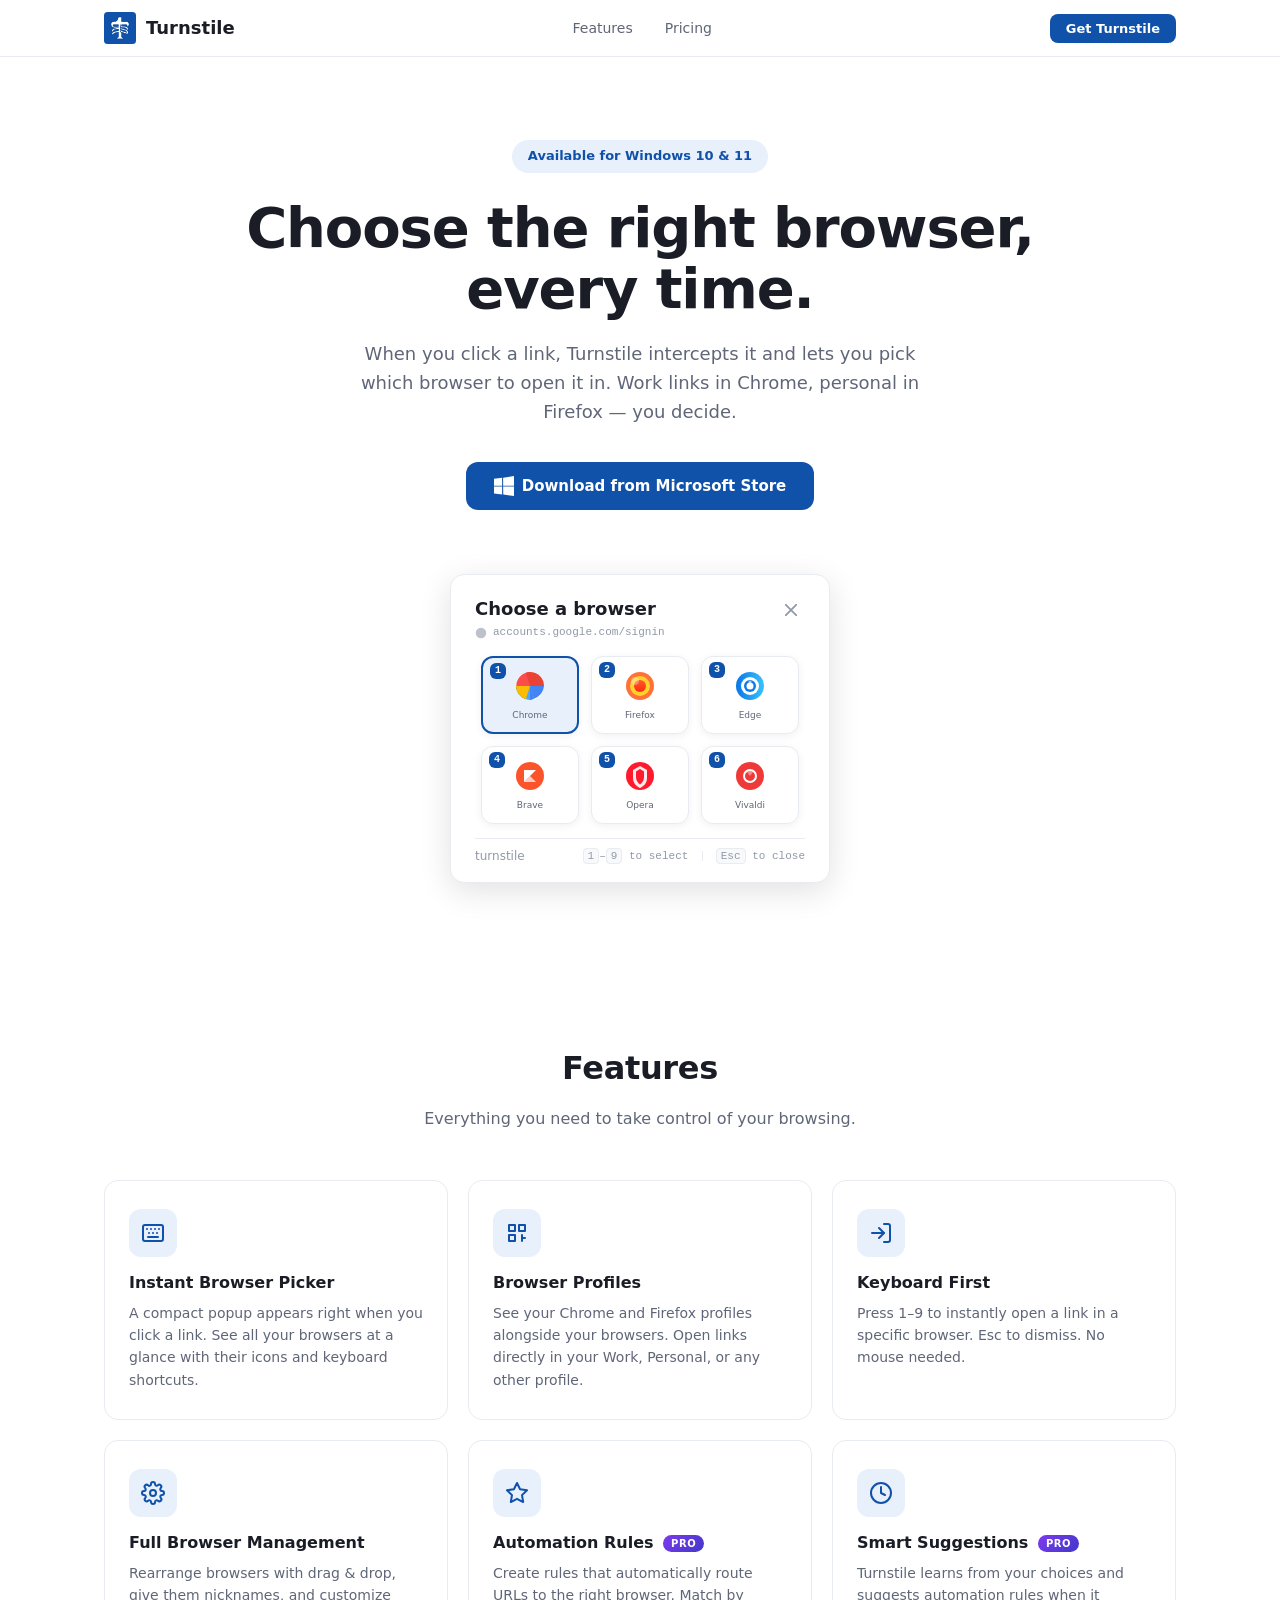
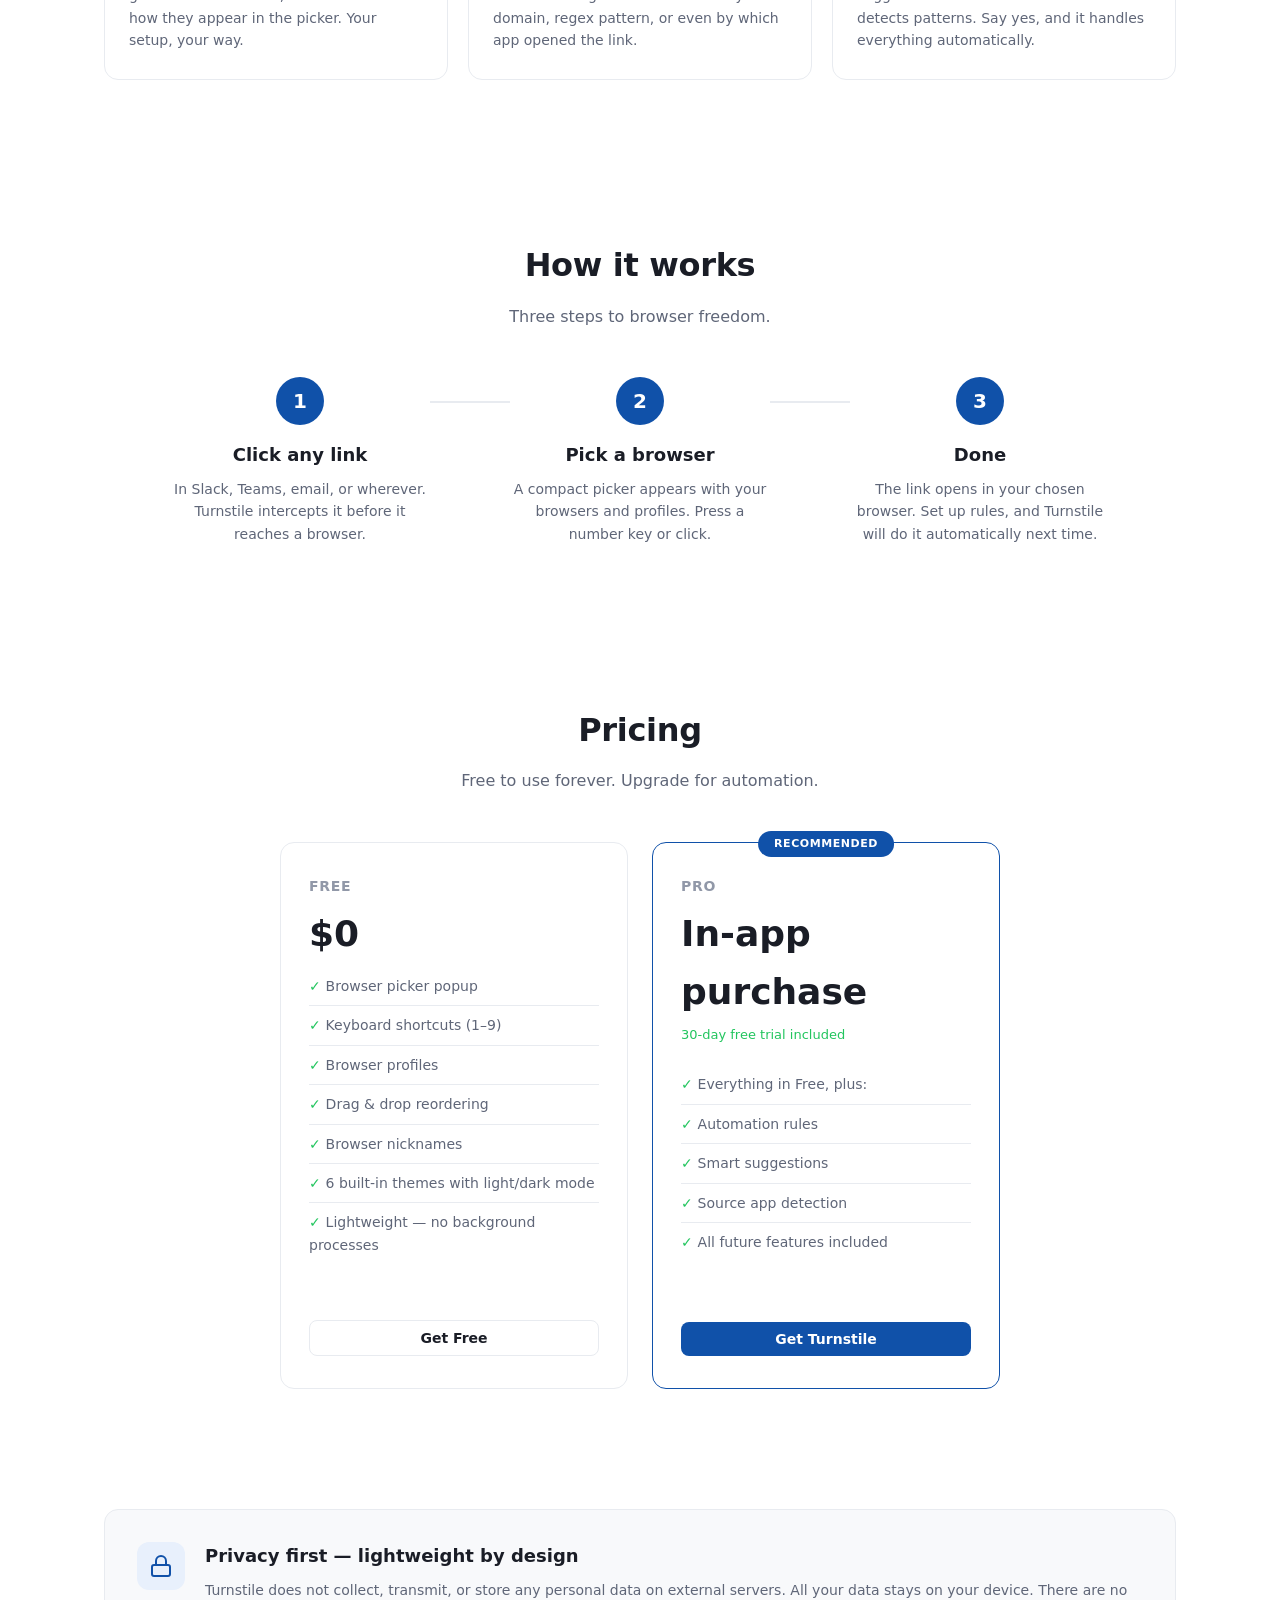
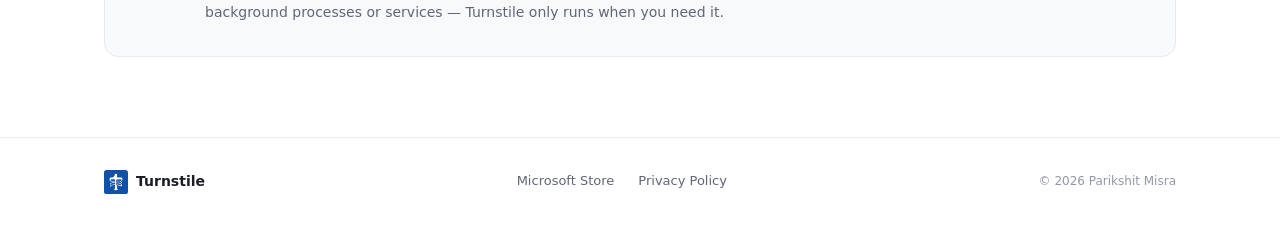
==== commit 77ebcfee: "Pixel-accurate picker mockup matching XAML specs with real browser icons" ====
--- a/index.html
+++ b/index.html
@@ -45,44 +45,69 @@
                     </a>
                 </div>
                 <div class="hero-visual">
-                    <div class="mockup-window">
-                        <div class="mockup-urlbar">
-                            <span class="mockup-lock">&#128274;</span>
-                            <span class="mockup-url">accounts.google.com/signin</span>
-                        </div>
-                        <div class="mockup-grid">
-                            <div class="mockup-browser selected">
-                                <div class="mockup-browser-icon chrome"></div>
-                                <div class="mockup-browser-name">Chrome</div>
-                                <div class="mockup-browser-key">1</div>
+                    <div class="picker-window">
+                        <div class="picker-border">
+                            <div class="picker-content">
+                                <div class="picker-header">
+                                    <span class="picker-title">Choose a browser</span>
+                                    <button class="picker-close" aria-label="Close">
+                                        <svg width="12" height="12" viewBox="0 0 10 10" fill="none"><path d="M 0,0 L 10,10 M 10,0 L 0,10" stroke="currentColor" stroke-width="1.5" stroke-linecap="round"/></svg>
+                                    </button>
+                                </div>
+                                <div class="picker-url">
+                                    <svg width="12" height="12" viewBox="0 0 16 16" fill="none"><path d="M8 1a7 7 0 1 0 0 14A7 7 0 0 0 8 1zm3.5 4.5l-4 2.5v5l4-2.5V5.5z" fill="currentColor" opacity="0.6"/></svg>
+                                    <span>accounts.google.com/signin</span>
+                                </div>
+                                <div class="picker-grid">
+                                    <button class="browser-card selected">
+                                        <div class="browser-card-key">1</div>
+                                        <div class="browser-card-body">
+                                            <img src="img/chrome.svg" alt="" width="32" height="32" class="browser-card-icon">
+                                            <span class="browser-card-name">Chrome</span>
+                                        </div>
+                                    </button>
+                                    <button class="browser-card">
+                                        <div class="browser-card-key">2</div>
+                                        <div class="browser-card-body">
+                                            <img src="img/firefox.svg" alt="" width="32" height="32" class="browser-card-icon">
+                                            <span class="browser-card-name">Firefox</span>
+                                        </div>
+                                    </button>
+                                    <button class="browser-card">
+                                        <div class="browser-card-key">3</div>
+                                        <div class="browser-card-body">
+                                            <img src="img/edge.svg" alt="" width="32" height="32" class="browser-card-icon">
+                                            <span class="browser-card-name">Edge</span>
+                                        </div>
+                                    </button>
+                                    <button class="browser-card">
+                                        <div class="browser-card-key">4</div>
+                                        <div class="browser-card-body">
+                                            <img src="img/brave.svg" alt="" width="32" height="32" class="browser-card-icon">
+                                            <span class="browser-card-name">Brave</span>
+                                        </div>
+                                    </button>
+                                    <button class="browser-card">
+                                        <div class="browser-card-key">5</div>
+                                        <div class="browser-card-body">
+                                            <img src="img/opera.svg" alt="" width="32" height="32" class="browser-card-icon">
+                                            <span class="browser-card-name">Opera</span>
+                                        </div>
+                                    </button>
+                                    <button class="browser-card">
+                                        <div class="browser-card-key">6</div>
+                                        <div class="browser-card-body">
+                                            <img src="img/vivaldi.svg" alt="" width="32" height="32" class="browser-card-icon">
+                                            <span class="browser-card-name">Vivaldi</span>
+                                        </div>
+                                    </button>
+                                </div>
+                                <div class="picker-footer">
+                                    <span class="picker-footer-brand">turnstile</span>
+                                    <span class="picker-footer-hint"><kbd>1</kbd>&ndash;<kbd>9</kbd> to select &nbsp;<span class="picker-footer-divider"></span>&nbsp; <kbd>Esc</kbd> to close</span>
+                                </div>
                             </div>
-                            <div class="mockup-browser">
-                                <div class="mockup-browser-icon firefox"></div>
-                                <div class="mockup-browser-name">Firefox</div>
-                                <div class="mockup-browser-key">2</div>
-                            </div>
-                            <div class="mockup-browser">
-                                <div class="mockup-browser-icon edge"></div>
-                                <div class="mockup-browser-name">Edge</div>
-                                <div class="mockup-browser-key">3</div>
-                            </div>
-                            <div class="mockup-browser">
-                                <div class="mockup-browser-icon brave"></div>
-                                <div class="mockup-browser-name">Brave</div>
-                                <div class="mockup-browser-key">4</div>
-                            </div>
-                            <div class="mockup-browser">
-                                <div class="mockup-browser-icon opera"></div>
-                                <div class="mockup-browser-name">Opera</div>
-                                <div class="mockup-browser-key">5</div>
-                            </div>
-                            <div class="mockup-browser">
-                                <div class="mockup-browser-icon vivaldi"></div>
-                                <div class="mockup-browser-name">Vivaldi</div>
-                                <div class="mockup-browser-key">6</div>
-                            </div>
-                        </div>
-                        <div class="mockup-hint">Press number key or click to open &mdash; Esc to dismiss</div>
+                        </div>
                     </div>
                 </div>
             </div>
--- a/css/styles.css
+++ b/css/styles.css
@@ -206,125 +206,189 @@
     justify-content: center;
 }
 
-.mockup-window {
-    background: var(--bg);
-    border: 1px solid var(--border);
-    border-radius: var(--radius-lg);
-    box-shadow: var(--shadow-xl);
+.picker-window {
+    background: transparent;
+    max-width: 380px;
+    width: 100%;
+}
+
+.picker-border {
+    background: #FFFFFF;
+    border: 1px solid #E8EBF0;
+    border-radius: 14px;
+    box-shadow: 0 8px 32px rgba(0,0,0,.12);
     overflow: hidden;
-    max-width: 520px;
-    width: 100%;
-}
-
-.mockup-urlbar {
-    display: flex;
-    align-items: center;
-    gap: 8px;
-    padding: 12px 16px;
-    background: var(--bg-secondary);
-    border-bottom: 1px solid var(--border);
-    font-size: 13px;
-    color: var(--text-secondary);
-}
-
-.mockup-lock {
-    font-size: 12px;
-}
-
-.mockup-url {
-    font-family: var(--font-mono);
-    font-size: 12px;
-    color: var(--text-secondary);
-}
-
-.mockup-grid {
+}
+
+.picker-content {
+    margin: 20px 24px 16px;
+}
+
+.picker-header {
+    display: flex;
+    align-items: center;
+    justify-content: space-between;
+}
+
+.picker-title {
+    font-family: "Segoe UI Variable", "Segoe UI", system-ui, sans-serif;
+    font-size: 18px;
+    font-weight: 600;
+    color: #1A1D26;
+}
+
+.picker-close {
+    width: 28px;
+    height: 28px;
+    border-radius: 14px;
+    border: none;
+    background: transparent;
+    color: #9198A8;
+    cursor: pointer;
+    display: flex;
+    align-items: center;
+    justify-content: center;
+    transition: all .15s;
+}
+
+.picker-close:hover {
+    background: #F8F9FB;
+    color: #5F6678;
+}
+
+.picker-close:active {
+    background: #F0F2F5;
+}
+
+.picker-url {
+    display: flex;
+    align-items: center;
+    gap: 6px;
+    margin-top: 0;
+    margin-bottom: 8px;
+    font-family: "Cascadia Code", "Consolas", monospace;
+    font-size: 11px;
+    color: #9198A8;
+    max-height: 20px;
+    overflow: hidden;
+    text-overflow: ellipsis;
+    white-space: nowrap;
+}
+
+.picker-grid {
     display: grid;
     grid-template-columns: repeat(3, 1fr);
-    gap: 8px;
-    padding: 16px;
-}
-
-.mockup-browser {
+}
+
+.browser-card {
+    display: block;
+    position: relative;
+    background: #FFFFFF;
+    border: 1px solid #E8EBF0;
+    border-radius: 12px;
+    padding: 10px;
+    margin: 6px;
+    cursor: pointer;
+    transition: all .15s cubic-bezier(.25,.46,.45,.94);
+    text-align: center;
+    font-family: inherit;
+    box-shadow: 0 2px 8px rgba(0,0,0,.06);
+    height: 78px;
+}
+
+.browser-card:hover {
+    background: #F8F9FB;
+    border-color: #E8F0FC;
+    transform: scale(1.02);
+}
+
+.browser-card:active {
+    background: #F0F2F5;
+    border-color: #1051A9;
+    transform: scale(0.97);
+}
+
+.browser-card.selected {
+    background: #E8F0FC;
+    border: 2px solid #1051A9;
+    box-shadow: 0 2px 8px rgba(0,0,0,.06);
+}
+
+.browser-card-key {
+    position: absolute;
+    top: 5px;
+    left: 7px;
+    background: #1051A9;
+    color: #FFFFFF;
+    font-family: "Cascadia Code", "Consolas", monospace;
+    font-size: 10px;
+    font-weight: 600;
+    padding: 1px 5px;
+    border-radius: 6px;
+    line-height: 1.4;
+}
+
+.browser-card-body {
     display: flex;
     flex-direction: column;
     align-items: center;
-    gap: 6px;
-    padding: 14px 8px;
-    border-radius: var(--radius-md);
-    transition: all .15s;
-    cursor: pointer;
-    position: relative;
-}
-
-.mockup-browser:hover {
-    background: var(--bg-secondary);
-}
-
-.mockup-browser.selected {
-    background: var(--accent-light);
-    border: 2px solid var(--accent);
-}
-
-.mockup-browser-icon {
-    width: 40px;
-    height: 40px;
-    border-radius: 10px;
-    display: flex;
-    align-items: center;
-    justify-content: center;
-}
-
-.mockup-browser-icon.chrome {
-    background: conic-gradient(#EA4335 0deg, #EA4335 90deg, #FBBC05 90deg, #FBBC05 180deg, #4285F4 180deg, #4285F4 270deg, #34A853 270deg);
-}
-
-.mockup-browser-icon.firefox {
-    background: linear-gradient(135deg, #FF7139, #FF2D12);
-}
-
-.mockup-browser-icon.edge {
-    background: linear-gradient(135deg, #0078D4, #00BCF2);
-}
-
-.mockup-browser-icon.brave {
-    background: linear-gradient(135deg, #FB542B, #FF5A2B);
-}
-
-.mockup-browser-icon.opera {
-    background: linear-gradient(135deg, #FF1B2D, #C5102E);
-}
-
-.mockup-browser-icon.vivaldi {
-    background: linear-gradient(135deg, #EF3939, #FF5A2B);
-}
-
-.mockup-browser-name {
+    justify-content: center;
+    height: 100%;
+    gap: 9px;
+}
+
+.browser-card-icon {
+    display: block;
+    width: 32px;
+    height: 32px;
+    border-radius: 6px;
+}
+
+.browser-card-name {
+    font-family: "Segoe UI Variable", "Segoe UI", system-ui, sans-serif;
+    font-size: 9px;
+    font-weight: 500;
+    color: #5F6678;
+    line-height: 1;
+}
+
+.picker-footer {
+    display: flex;
+    align-items: center;
+    justify-content: space-between;
+    margin-top: 8px;
+    padding-top: 8px;
+    border-top: 1px solid #E8EBF0;
+}
+
+.picker-footer-brand {
+    font-family: "Segoe UI Variable", "Segoe UI", system-ui, sans-serif;
+    font-size: 12px;
+    font-weight: 300;
+    color: #9198A8;
+}
+
+.picker-footer-hint {
+    font-family: "Cascadia Code", "Consolas", monospace;
     font-size: 11px;
-    color: var(--text-secondary);
-    font-weight: 500;
-}
-
-.mockup-browser-key {
-    position: absolute;
-    top: 4px;
-    right: 6px;
-    font-size: 9px;
-    font-weight: 600;
-    color: var(--text-tertiary);
-    background: var(--bg);
-    border: 1px solid var(--border);
+    color: #9198A8;
+}
+
+.picker-footer-hint kbd {
+    background: #F8F9FB;
+    border: 1px solid #E8EBF0;
     border-radius: 4px;
     padding: 1px 4px;
-    min-width: 14px;
-    text-align: center;
-}
-
-.mockup-hint {
-    padding: 10px 16px;
-    border-top: 1px solid var(--border);
-    font-size: 11px;
-    color: var(--text-tertiary);
-    text-align: center;
+    font-family: inherit;
+    font-size: inherit;
+}
+
+.picker-footer-divider {
+    display: inline-block;
+    width: 1px;
+    height: 10px;
+    background: #E8EBF0;
+    vertical-align: middle;
 }
 
 .features,
@@ -456,11 +520,11 @@
 }
 
 .pricing-grid {
-    display: grid;
-    grid-template-columns: repeat(2, 1fr);
+    display: flex;
     gap: 24px;
     max-width: 720px;
     margin: 0 auto;
+    align-items: stretch;
 }
 
 .pricing-card {
@@ -468,6 +532,19 @@
     border-radius: var(--radius-lg);
     padding: 32px 28px;
     background: var(--bg);
+    display: flex;
+    flex-direction: column;
+    flex: 1;
+    min-width: 0;
+}
+
+.pricing-features {
+    flex: 1;
+}
+
+.pricing-card .btn {
+    margin-top: 28px;
+    width: 100%;
 }
 
 .pricing-card-featured {
@@ -536,10 +613,6 @@
     font-weight: 600;
 }
 
-.pricing-card .btn {
-    width: 100%;
-}
-
 .privacy {
     padding: 40px 0 80px;
 }
@@ -657,13 +730,22 @@
     }
 
     .pricing-grid {
-        grid-template-columns: 1fr;
-    }
-
-    .mockup-grid {
-        grid-template-columns: repeat(3, 1fr);
-        gap: 6px;
-        padding: 12px;
+        flex-direction: column;
+    }
+
+    .browser-card {
+        margin: 4px;
+        padding: 6px;
+        height: 64px;
+    }
+
+    .browser-card-icon {
+        width: 24px;
+        height: 24px;
+    }
+
+    .browser-card-name {
+        font-size: 8px;
     }
 
     .footer-inner {
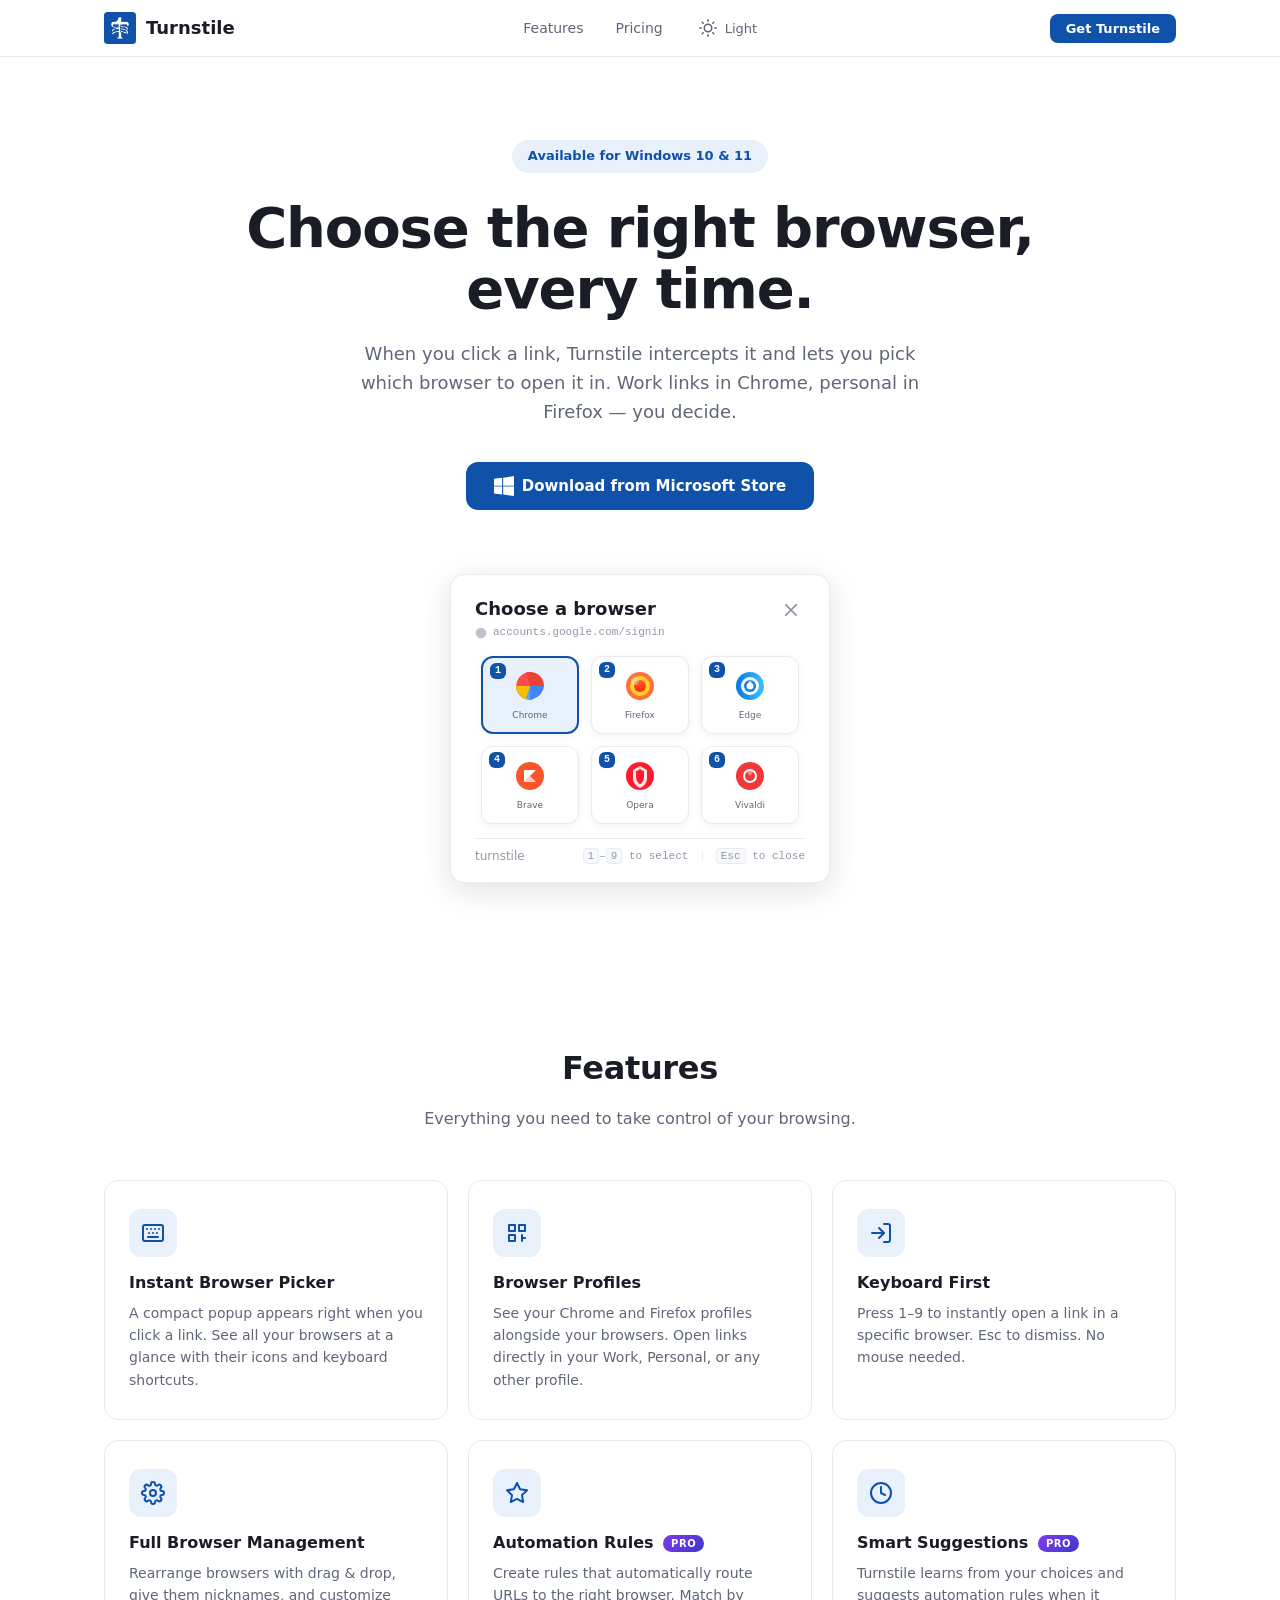
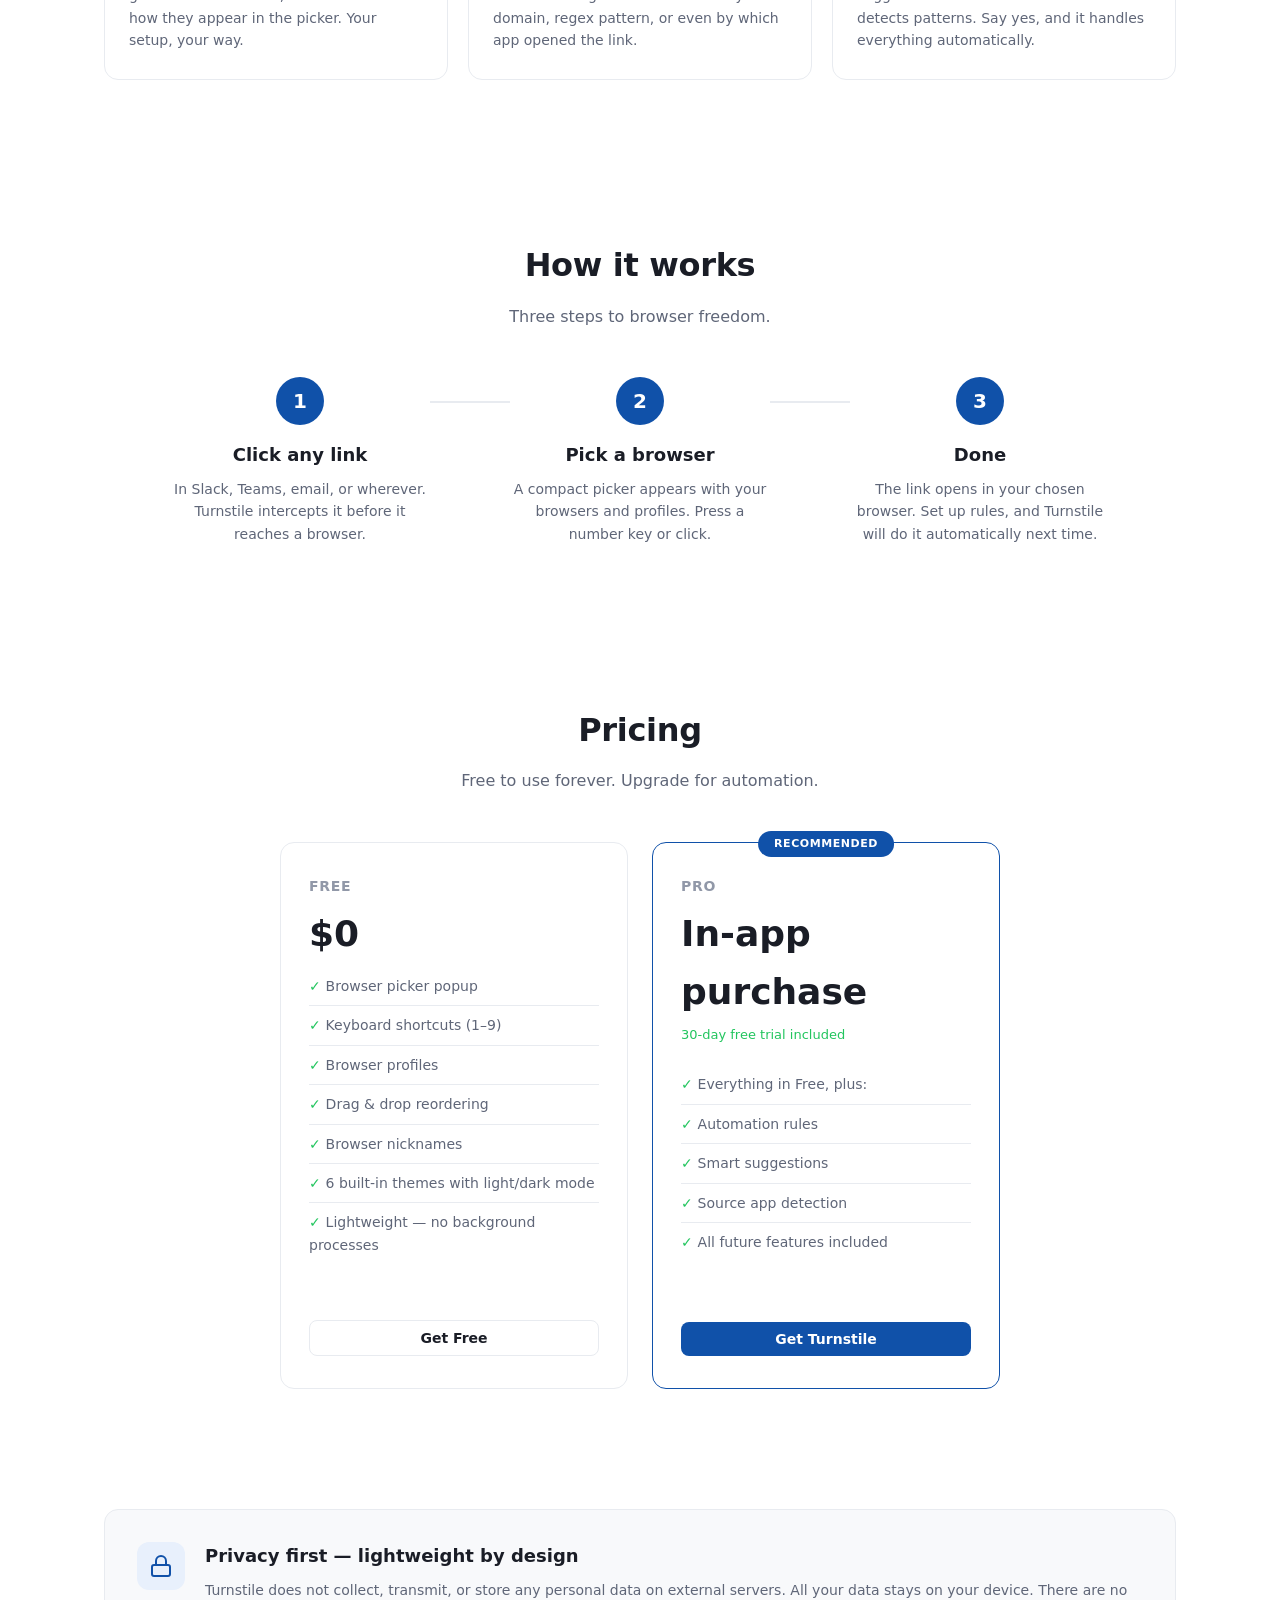
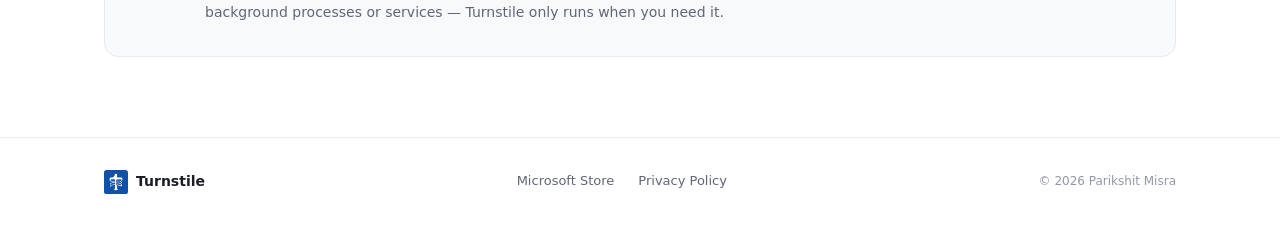
==== commit cc6bfe75: "Add dark mode with system detection and manual toggle" ====
--- a/index.html
+++ b/index.html
@@ -27,6 +27,11 @@
             <nav class="nav">
                 <a href="#features">Features</a>
                 <a href="#pricing">Pricing</a>
+                <button class="theme-toggle" id="theme-toggle" aria-label="Toggle dark mode">
+                    <svg class="theme-icon-sun" xmlns="http://www.w3.org/2000/svg" width="18" height="18" viewBox="0 0 24 24" fill="none" stroke="currentColor" stroke-width="2" stroke-linecap="round" stroke-linejoin="round"><circle cx="12" cy="12" r="5"/><line x1="12" y1="1" x2="12" y2="3"/><line x1="12" y1="21" x2="12" y2="23"/><line x1="4.22" y1="4.22" x2="5.64" y2="5.64"/><line x1="18.36" y1="18.36" x2="19.78" y2="19.78"/><line x1="1" y1="12" x2="3" y2="12"/><line x1="21" y1="12" x2="23" y2="12"/><line x1="4.22" y1="19.78" x2="5.64" y2="18.36"/><line x1="18.36" y1="5.64" x2="19.78" y2="4.22"/></svg>
+                    <svg class="theme-icon-moon" xmlns="http://www.w3.org/2000/svg" width="18" height="18" viewBox="0 0 24 24" fill="none" stroke="currentColor" stroke-width="2" stroke-linecap="round" stroke-linejoin="round" style="display:none"><path d="M21 12.79A9 9 0 1 1 11.21 3 7 7 0 0 0 21 12.79z"/></svg>
+                    <span>Light</span>
+                </button>
             </nav>
             <a href="https://apps.microsoft.com/detail/9N2VMCRMVBBS" class="btn btn-primary btn-sm header-cta" target="_blank" rel="noopener">Get Turnstile</a>
         </div>
--- a/css/styles.css
+++ b/css/styles.css
@@ -20,6 +20,31 @@
     --bg-pressed: #F0F2F5;
     --border: #E8EBF0;
     --success: #22C55E;
+    --picker-bg: #FFFFFF;
+    --picker-border: #E8EBF0;
+    --picker-shadow: 0 8px 32px rgba(0,0,0,.12);
+    --picker-title: #1A1D26;
+    --picker-card-bg: #FFFFFF;
+    --picker-card-border: #E8EBF0;
+    --picker-card-shadow: 0 2px 8px rgba(0,0,0,.06);
+    --picker-card-hover-bg: #F8F9FB;
+    --picker-card-hover-border: #E8F0FC;
+    --picker-card-pressed-bg: #F0F2F5;
+    --picker-card-selected-bg: #E8F0FC;
+    --picker-card-selected-border: #1051A9;
+    --picker-card-name: #5F6678;
+    --picker-key-bg: #1051A9;
+    --picker-key-color: #FFFFFF;
+    --picker-key-badge-color: #9198A8;
+    --picker-footer-border: #E8EBF0;
+    --picker-footer-text: #9198A8;
+    --picker-kbd-bg: #F8F9FB;
+    --picker-kbd-border: #E8EBF0;
+    --picker-close-bg: transparent;
+    --picker-close-color: #9198A8;
+    --picker-close-hover-bg: #F8F9FB;
+    --picker-close-hover-color: #5F6678;
+    --picker-close-pressed-bg: #F0F2F5;
     --radius-lg: 14px;
     --radius-md: 12px;
     --radius-sm: 8px;
@@ -32,6 +57,47 @@
     --shadow-xl: 0 16px 48px rgba(0,0,0,.16);
 }
 
+[data-theme="dark"] {
+    --accent: #3D7FD9;
+    --accent-hover: #2D6BC4;
+    --accent-pressed: #1D57AF;
+    --accent-light: #1A2D45;
+    --accent-muted: #253D5C;
+    --text-primary: #E8E9ED;
+    --text-secondary: #9198A8;
+    --text-tertiary: #7A8194;
+    --bg: #1A1B1E;
+    --bg-secondary: #232428;
+    --bg-pressed: #1E1F23;
+    --border: #35363C;
+    --success: #22C55E;
+    --picker-bg: #1A1B1E;
+    --picker-border: #35363C;
+    --picker-shadow: 0 8px 32px rgba(0,0,0,.32);
+    --picker-title: #E8E9ED;
+    --picker-card-bg: #232428;
+    --picker-card-border: #35363C;
+    --picker-card-shadow: 0 2px 8px rgba(0,0,0,.2);
+    --picker-card-hover-bg: #2A2B30;
+    --picker-card-hover-border: #1A2D45;
+    --picker-card-pressed-bg: #1E1F23;
+    --picker-card-selected-bg: #1A2D45;
+    --picker-card-selected-border: #3D7FD9;
+    --picker-card-name: #9198A8;
+    --picker-key-bg: #3D7FD9;
+    --picker-key-color: #FFFFFF;
+    --picker-key-badge-color: #7A8194;
+    --picker-footer-border: #35363C;
+    --picker-footer-text: #7A8194;
+    --picker-kbd-bg: #232428;
+    --picker-kbd-border: #35363C;
+    --picker-close-bg: transparent;
+    --picker-close-color: #7A8194;
+    --picker-close-hover-bg: #2A2B30;
+    --picker-close-hover-color: #9198A8;
+    --picker-close-pressed-bg: #1E1F23;
+}
+
 html {
     scroll-behavior: smooth;
 }
@@ -61,11 +127,41 @@
     border-bottom: 1px solid var(--border);
 }
 
+[data-theme="dark"] .header {
+    background: rgba(26,27,30,.85);
+}
+
 .header-inner {
     display: flex;
     align-items: center;
     justify-content: space-between;
     height: 56px;
+}
+
+.theme-toggle {
+    display: flex;
+    align-items: center;
+    gap: 8px;
+    background: none;
+    border: none;
+    cursor: pointer;
+    padding: 4px;
+    color: var(--text-secondary);
+    font-family: var(--font);
+    font-size: 13px;
+    font-weight: 500;
+    border-radius: var(--radius-sm);
+    transition: all .15s;
+}
+
+.theme-toggle:hover {
+    color: var(--text-primary);
+    background: var(--bg-secondary);
+}
+
+.theme-toggle svg {
+    width: 18px;
+    height: 18px;
 }
 
 .logo {
@@ -213,10 +309,10 @@
 }
 
 .picker-border {
-    background: #FFFFFF;
-    border: 1px solid #E8EBF0;
+    background: var(--picker-bg);
+    border: 1px solid var(--picker-border);
     border-radius: 14px;
-    box-shadow: 0 8px 32px rgba(0,0,0,.12);
+    box-shadow: var(--picker-shadow);
     overflow: hidden;
 }
 
@@ -234,7 +330,7 @@
     font-family: "Segoe UI Variable", "Segoe UI", system-ui, sans-serif;
     font-size: 18px;
     font-weight: 600;
-    color: #1A1D26;
+    color: var(--picker-title);
 }
 
 .picker-close {
@@ -242,8 +338,8 @@
     height: 28px;
     border-radius: 14px;
     border: none;
-    background: transparent;
-    color: #9198A8;
+    background: var(--picker-close-bg);
+    color: var(--picker-close-color);
     cursor: pointer;
     display: flex;
     align-items: center;
@@ -252,12 +348,12 @@
 }
 
 .picker-close:hover {
-    background: #F8F9FB;
-    color: #5F6678;
+    background: var(--picker-close-hover-bg);
+    color: var(--picker-close-hover-color);
 }
 
 .picker-close:active {
-    background: #F0F2F5;
+    background: var(--picker-close-pressed-bg);
 }
 
 .picker-url {
@@ -268,13 +364,17 @@
     margin-bottom: 8px;
     font-family: "Cascadia Code", "Consolas", monospace;
     font-size: 11px;
-    color: #9198A8;
+    color: var(--picker-key-badge-color);
     max-height: 20px;
     overflow: hidden;
     text-overflow: ellipsis;
     white-space: nowrap;
 }
 
+.picker-url svg {
+    color: var(--picker-key-badge-color);
+}
+
 .picker-grid {
     display: grid;
     grid-template-columns: repeat(3, 1fr);
@@ -283,8 +383,8 @@
 .browser-card {
     display: block;
     position: relative;
-    background: #FFFFFF;
-    border: 1px solid #E8EBF0;
+    background: var(--picker-card-bg);
+    border: 1px solid var(--picker-card-border);
     border-radius: 12px;
     padding: 10px;
     margin: 6px;
@@ -292,34 +392,34 @@
     transition: all .15s cubic-bezier(.25,.46,.45,.94);
     text-align: center;
     font-family: inherit;
-    box-shadow: 0 2px 8px rgba(0,0,0,.06);
+    box-shadow: var(--picker-card-shadow);
     height: 78px;
 }
 
 .browser-card:hover {
-    background: #F8F9FB;
-    border-color: #E8F0FC;
+    background: var(--picker-card-hover-bg);
+    border-color: var(--picker-card-hover-border);
     transform: scale(1.02);
 }
 
 .browser-card:active {
-    background: #F0F2F5;
-    border-color: #1051A9;
+    background: var(--picker-card-pressed-bg);
+    border-color: var(--accent);
     transform: scale(0.97);
 }
 
 .browser-card.selected {
-    background: #E8F0FC;
-    border: 2px solid #1051A9;
-    box-shadow: 0 2px 8px rgba(0,0,0,.06);
+    background: var(--picker-card-selected-bg);
+    border: 2px solid var(--picker-card-selected-border);
+    box-shadow: var(--picker-card-shadow);
 }
 
 .browser-card-key {
     position: absolute;
     top: 5px;
     left: 7px;
-    background: #1051A9;
-    color: #FFFFFF;
+    background: var(--picker-key-bg);
+    color: var(--picker-key-color);
     font-family: "Cascadia Code", "Consolas", monospace;
     font-size: 10px;
     font-weight: 600;
@@ -348,7 +448,7 @@
     font-family: "Segoe UI Variable", "Segoe UI", system-ui, sans-serif;
     font-size: 9px;
     font-weight: 500;
-    color: #5F6678;
+    color: var(--picker-card-name);
     line-height: 1;
 }
 
@@ -358,25 +458,25 @@
     justify-content: space-between;
     margin-top: 8px;
     padding-top: 8px;
-    border-top: 1px solid #E8EBF0;
+    border-top: 1px solid var(--picker-footer-border);
 }
 
 .picker-footer-brand {
     font-family: "Segoe UI Variable", "Segoe UI", system-ui, sans-serif;
     font-size: 12px;
     font-weight: 300;
-    color: #9198A8;
+    color: var(--picker-footer-text);
 }
 
 .picker-footer-hint {
     font-family: "Cascadia Code", "Consolas", monospace;
     font-size: 11px;
-    color: #9198A8;
+    color: var(--picker-footer-text);
 }
 
 .picker-footer-hint kbd {
-    background: #F8F9FB;
-    border: 1px solid #E8EBF0;
+    background: var(--picker-kbd-bg);
+    border: 1px solid var(--picker-kbd-border);
     border-radius: 4px;
     padding: 1px 4px;
     font-family: inherit;
@@ -387,7 +487,7 @@
     display: inline-block;
     width: 1px;
     height: 10px;
-    background: #E8EBF0;
+    background: var(--picker-footer-border);
     vertical-align: middle;
 }
 
@@ -748,6 +848,10 @@
         font-size: 8px;
     }
 
+    .theme-toggle span {
+        display: none;
+    }
+
     .footer-inner {
         flex-direction: column;
         align-items: flex-start;
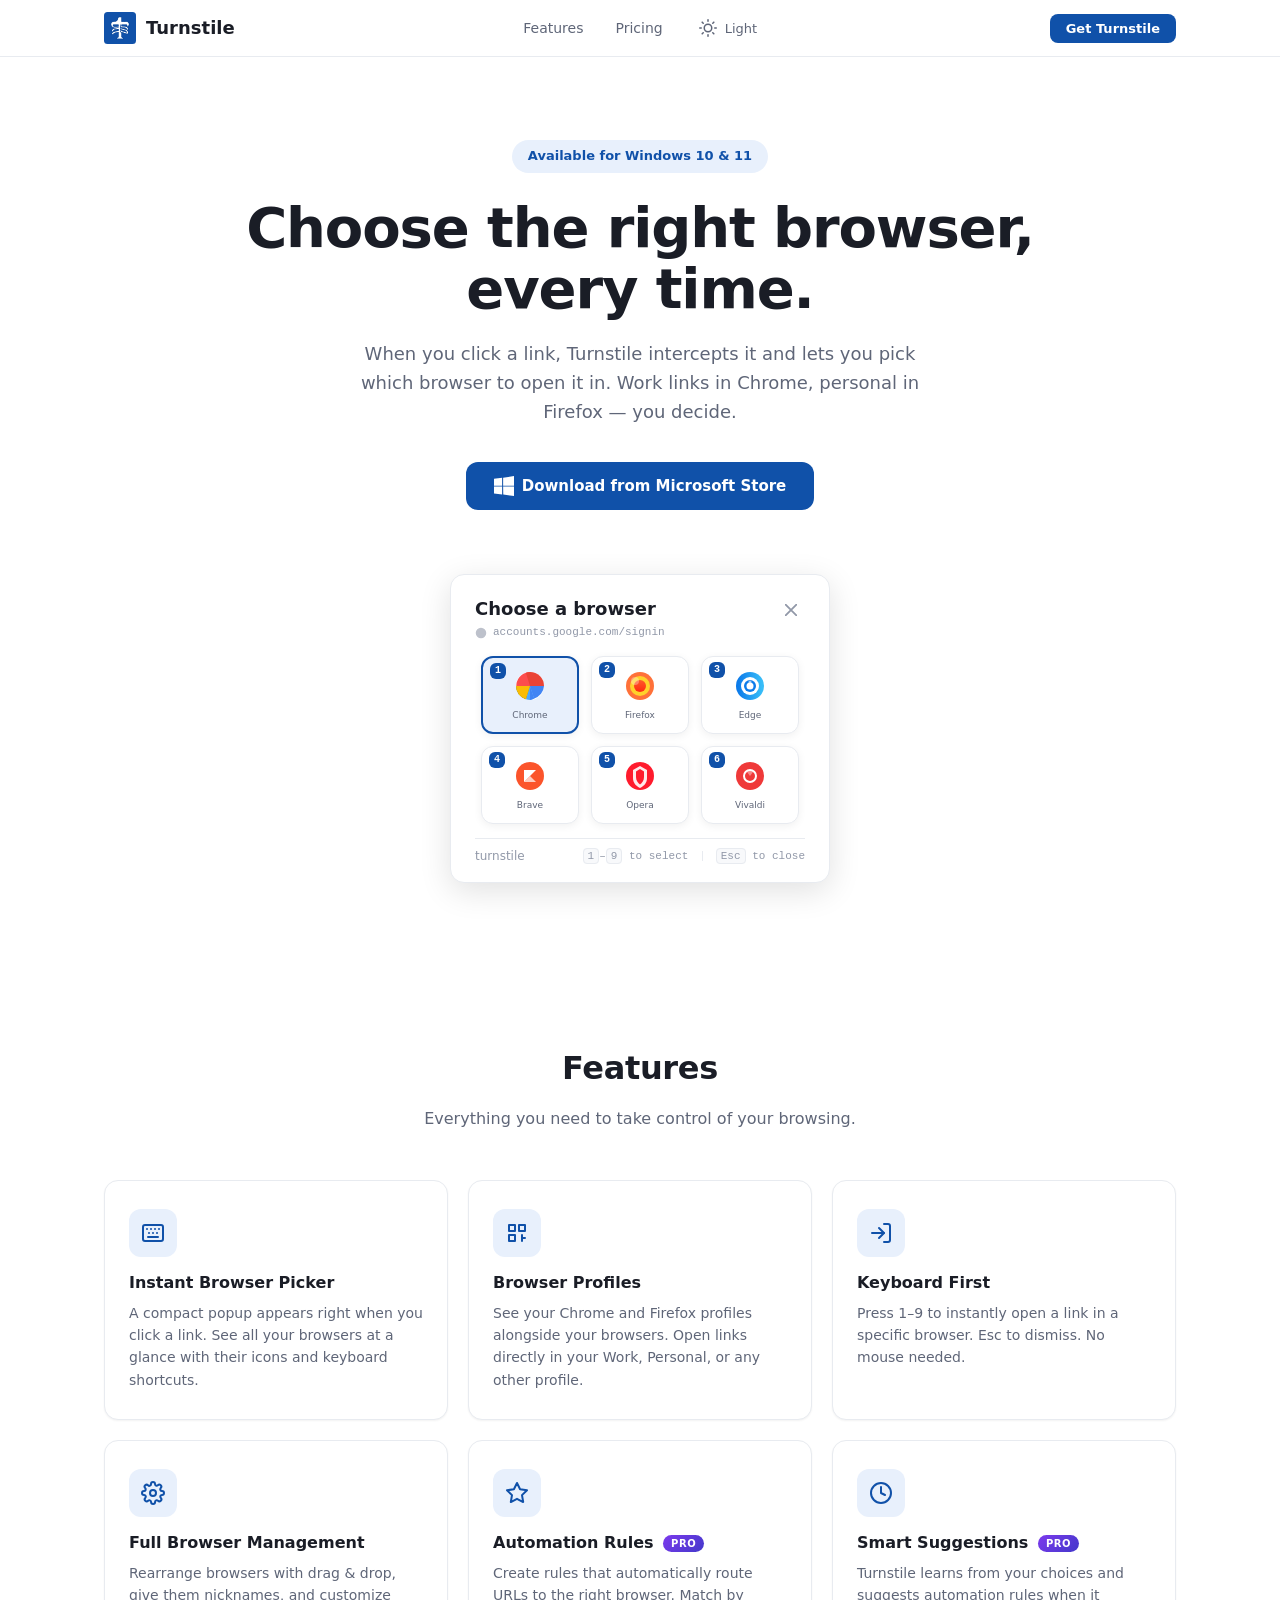
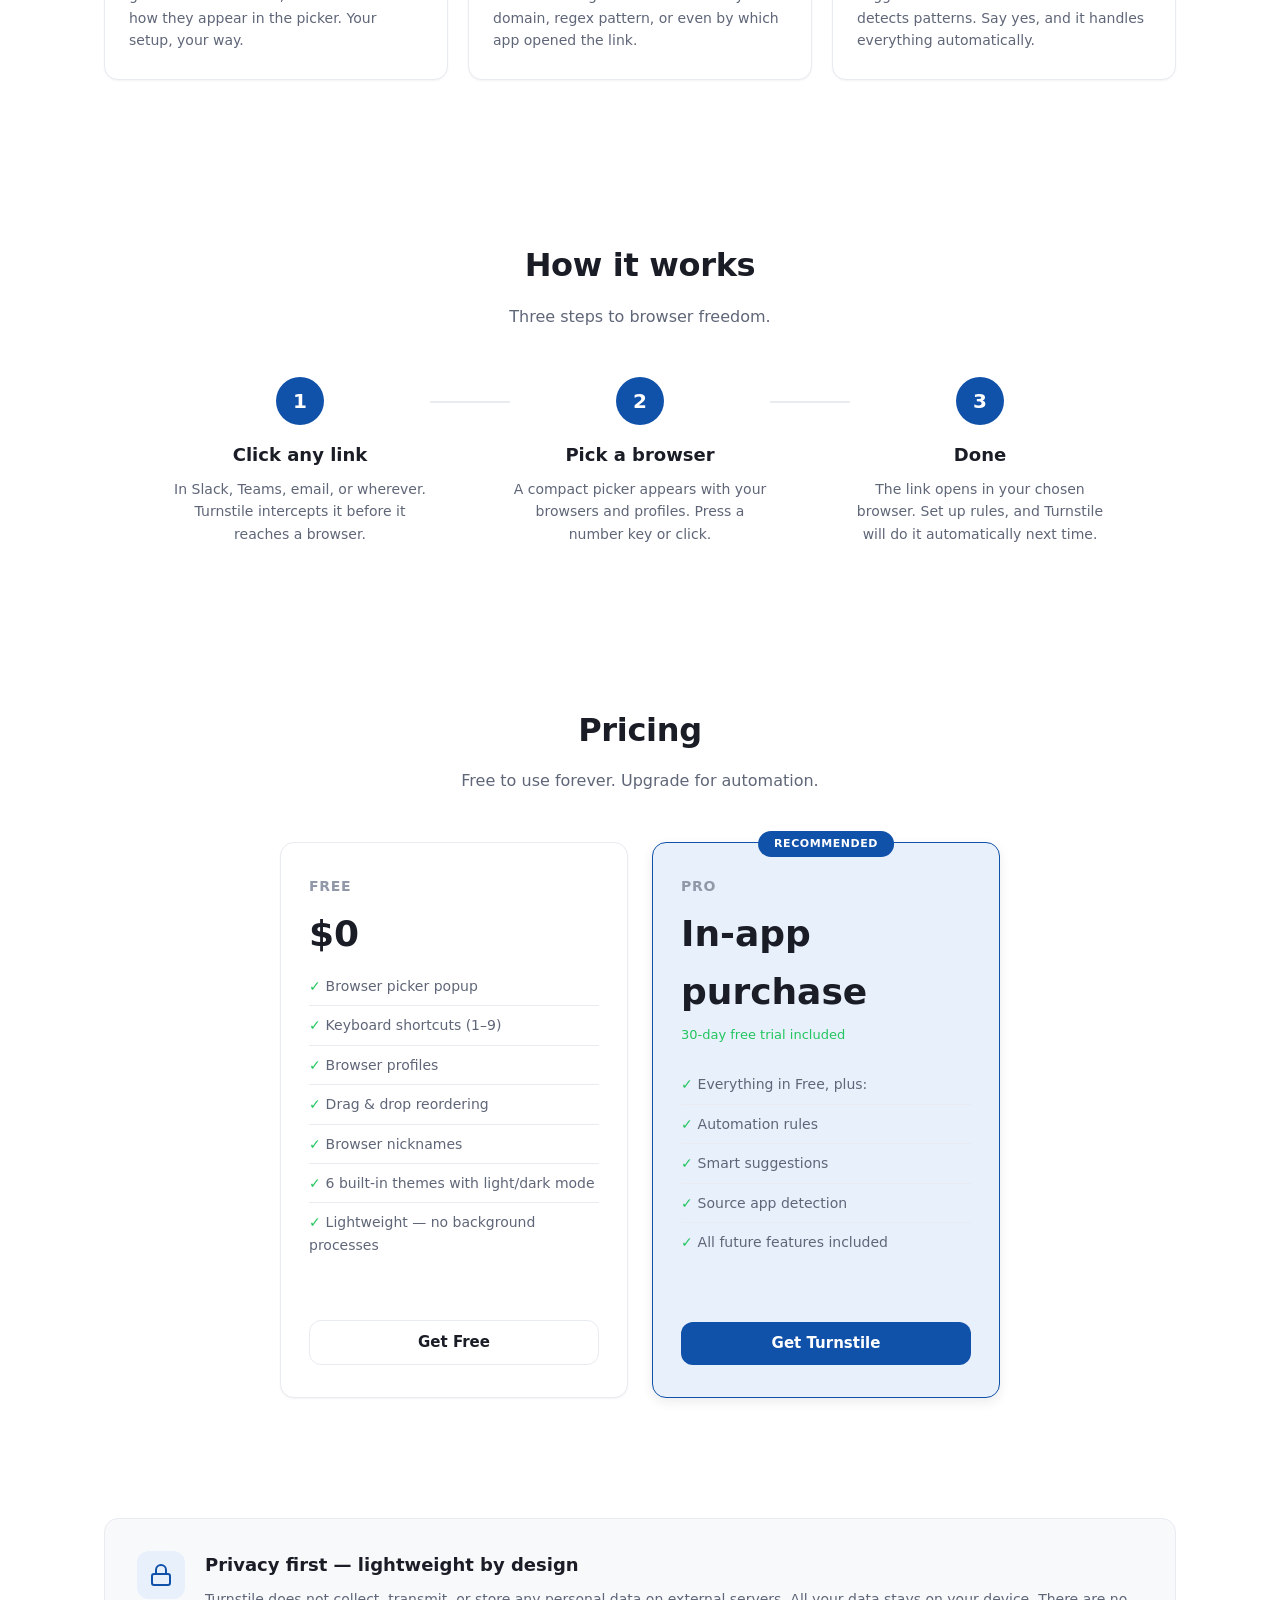
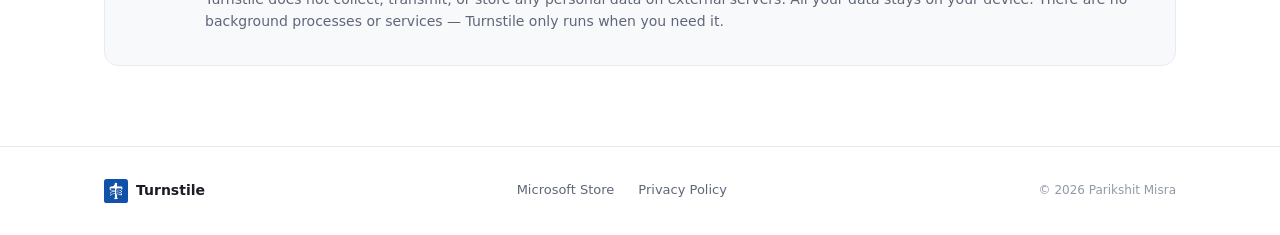
==== commit a419f155: "Improve visual hierarchy: card shadows, dark mode contrast tuning, featured card emphasis" ====
--- a/index.html
+++ b/index.html
@@ -218,7 +218,7 @@
                             <li>6 built-in themes with light/dark mode</li>
                             <li>Lightweight &mdash; no background processes</li>
                         </ul>
-                        <a href="https://apps.microsoft.com/detail/9N2VMCRMVBBS" class="btn btn-secondary" target="_blank" rel="noopener">Get Free</a>
+                        <a href="https://apps.microsoft.com/detail/9N2VMCRMVBBS" class="btn btn-secondary btn-lg" target="_blank" rel="noopener">Get Free</a>
                     </div>
                     <div class="pricing-card pricing-card-featured">
                         <div class="pricing-tier">Pro</div>
@@ -231,7 +231,7 @@
                             <li>Source app detection</li>
                             <li>All future features included</li>
                         </ul>
-                        <a href="https://apps.microsoft.com/detail/9N2VMCRMVBBS" class="btn btn-primary" target="_blank" rel="noopener">Get Turnstile</a>
+                        <a href="https://apps.microsoft.com/detail/9N2VMCRMVBBS" class="btn btn-primary btn-lg" target="_blank" rel="noopener">Get Turnstile</a>
                     </div>
                 </div>
             </div>
--- a/css/styles.css
+++ b/css/styles.css
@@ -64,13 +64,13 @@
     --accent-light: #1A2D45;
     --accent-muted: #253D5C;
     --text-primary: #E8E9ED;
-    --text-secondary: #9198A8;
+    --text-secondary: #A8ADB8;
     --text-tertiary: #7A8194;
     --bg: #1A1B1E;
     --bg-secondary: #232428;
     --bg-pressed: #1E1F23;
     --border: #35363C;
-    --success: #22C55E;
+    --success: #4ADE80;
     --picker-bg: #1A1B1E;
     --picker-border: #35363C;
     --picker-shadow: 0 8px 32px rgba(0,0,0,.32);
@@ -96,6 +96,17 @@
     --picker-close-hover-bg: #2A2B30;
     --picker-close-hover-color: #9198A8;
     --picker-close-pressed-bg: #1E1F23;
+    --shadow-sm: 0 1px 3px rgba(0,0,0,.25);
+    --shadow-md: 0 4px 16px rgba(0,0,0,.4);
+    --shadow-lg: 0 8px 32px rgba(0,0,0,.45);
+    --shadow-xl: 0 16px 48px rgba(0,0,0,.5);
+}
+
+[data-theme="dark"] .feature-card,
+[data-theme="dark"] .pricing-card,
+[data-theme="dark"] .privacy-card {
+    background: var(--bg-secondary);
+    border-color: rgba(255,255,255,.06);
 }
 
 html {
@@ -525,6 +536,7 @@
     border: 1px solid var(--border);
     border-radius: var(--radius-lg);
     padding: 28px 24px;
+    box-shadow: var(--shadow-sm);
     transition: all .2s;
 }
 
@@ -636,6 +648,7 @@
     flex-direction: column;
     flex: 1;
     min-width: 0;
+    box-shadow: var(--shadow-sm);
 }
 
 .pricing-features {
@@ -649,6 +662,8 @@
 
 .pricing-card-featured {
     border-color: var(--accent);
+    background: var(--accent-light);
+    box-shadow: var(--shadow-md);
     position: relative;
 }
 
